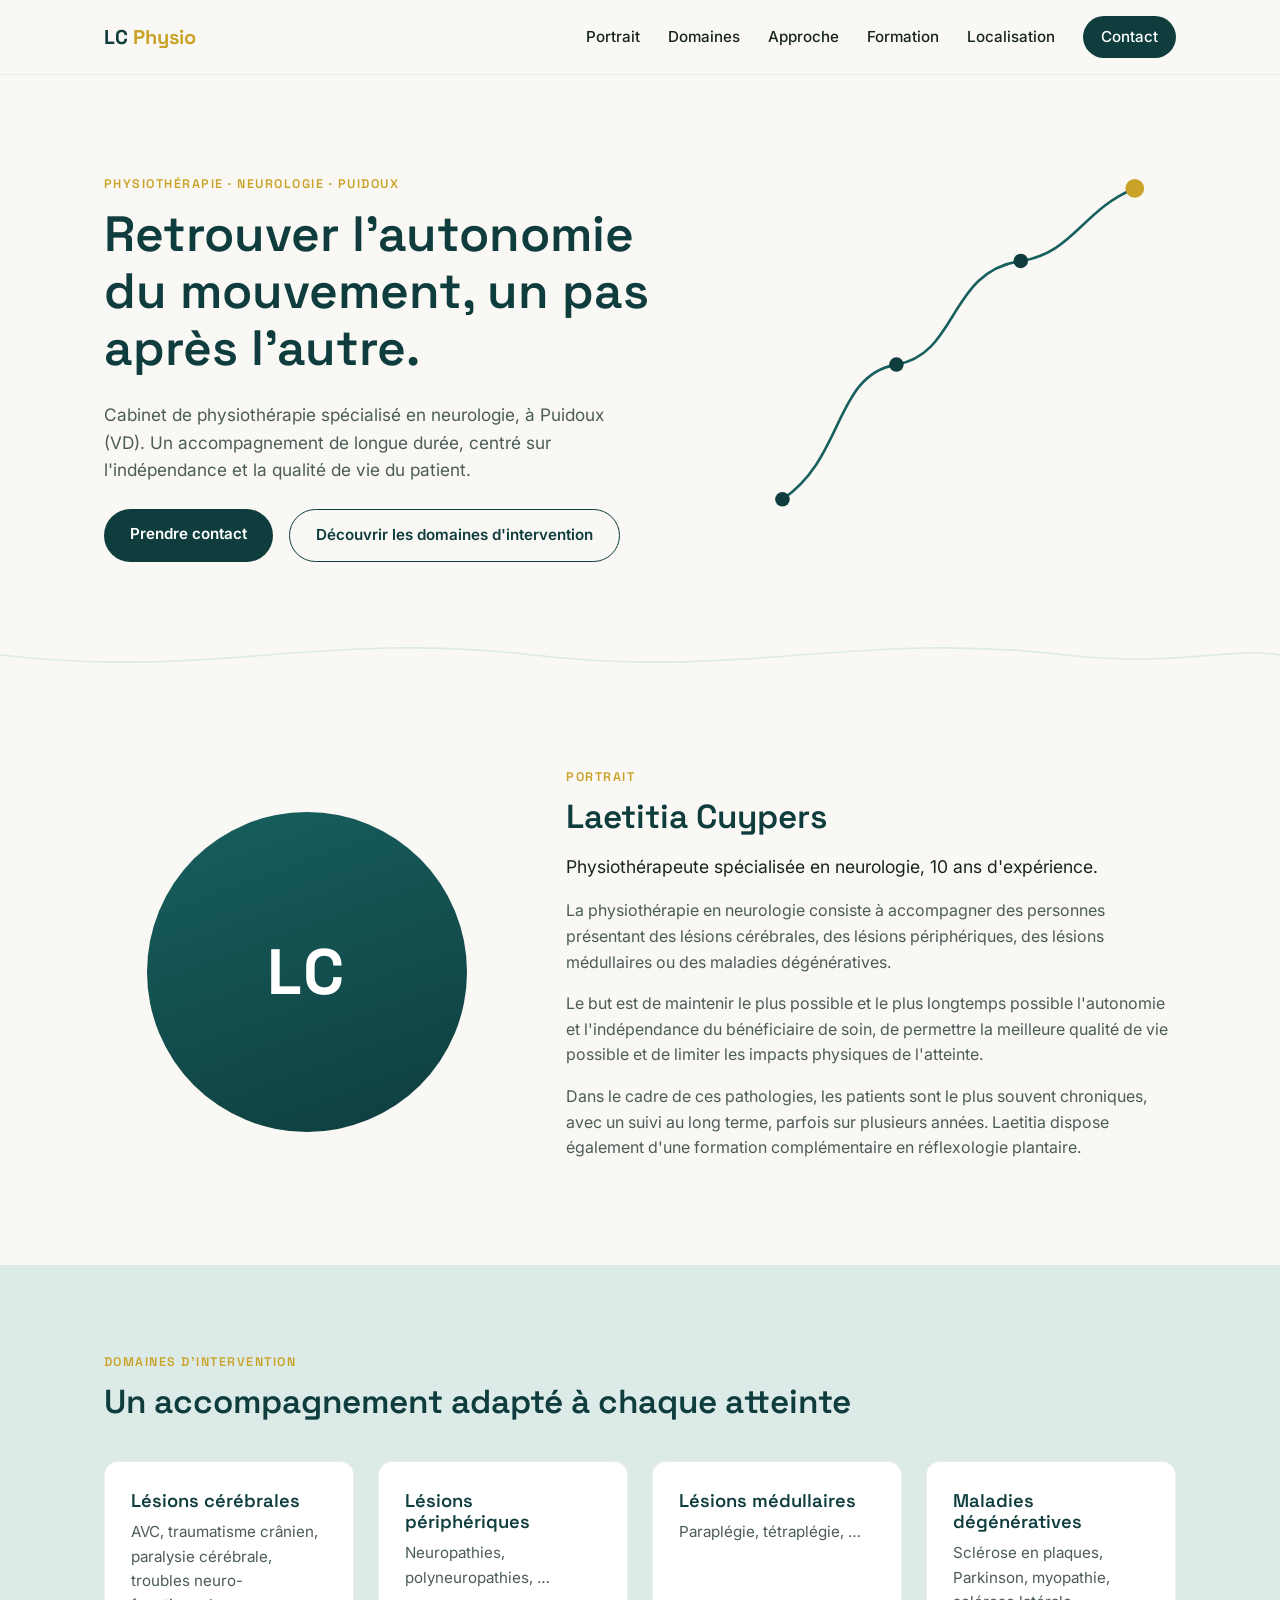
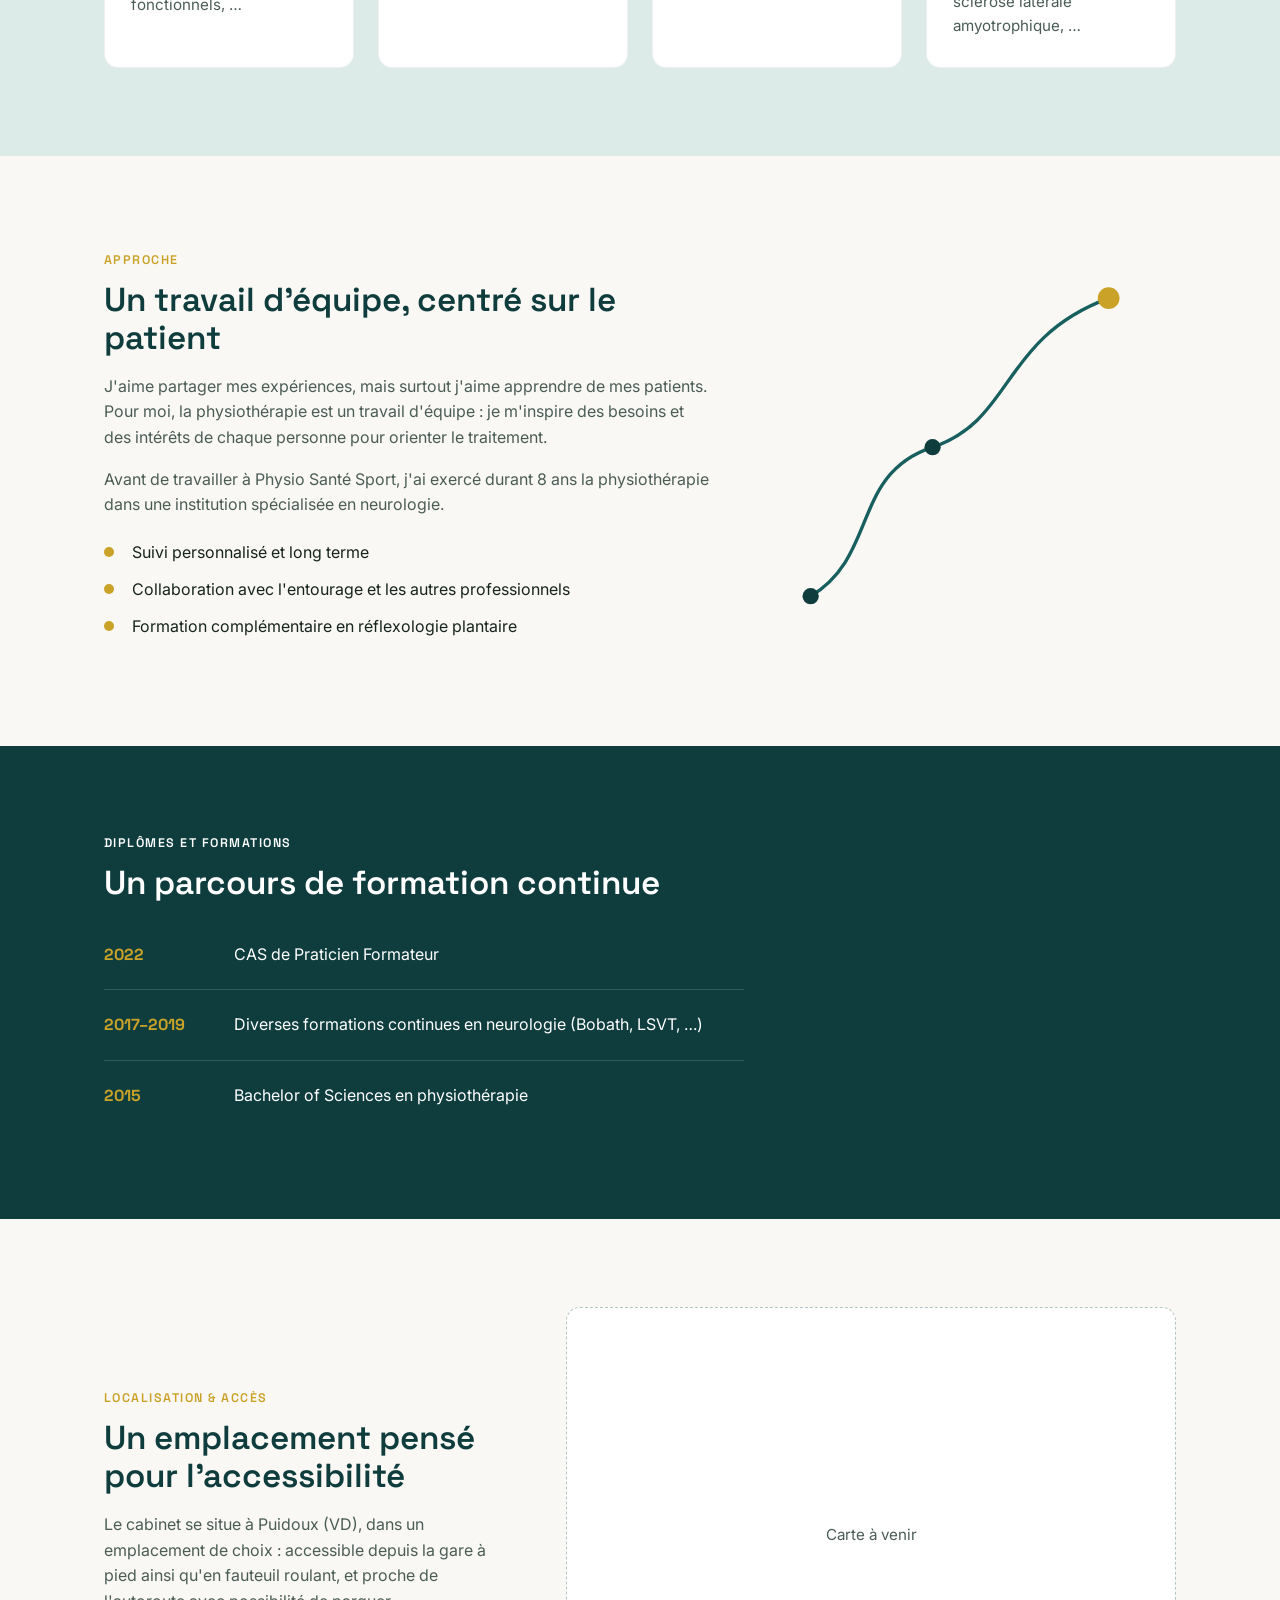
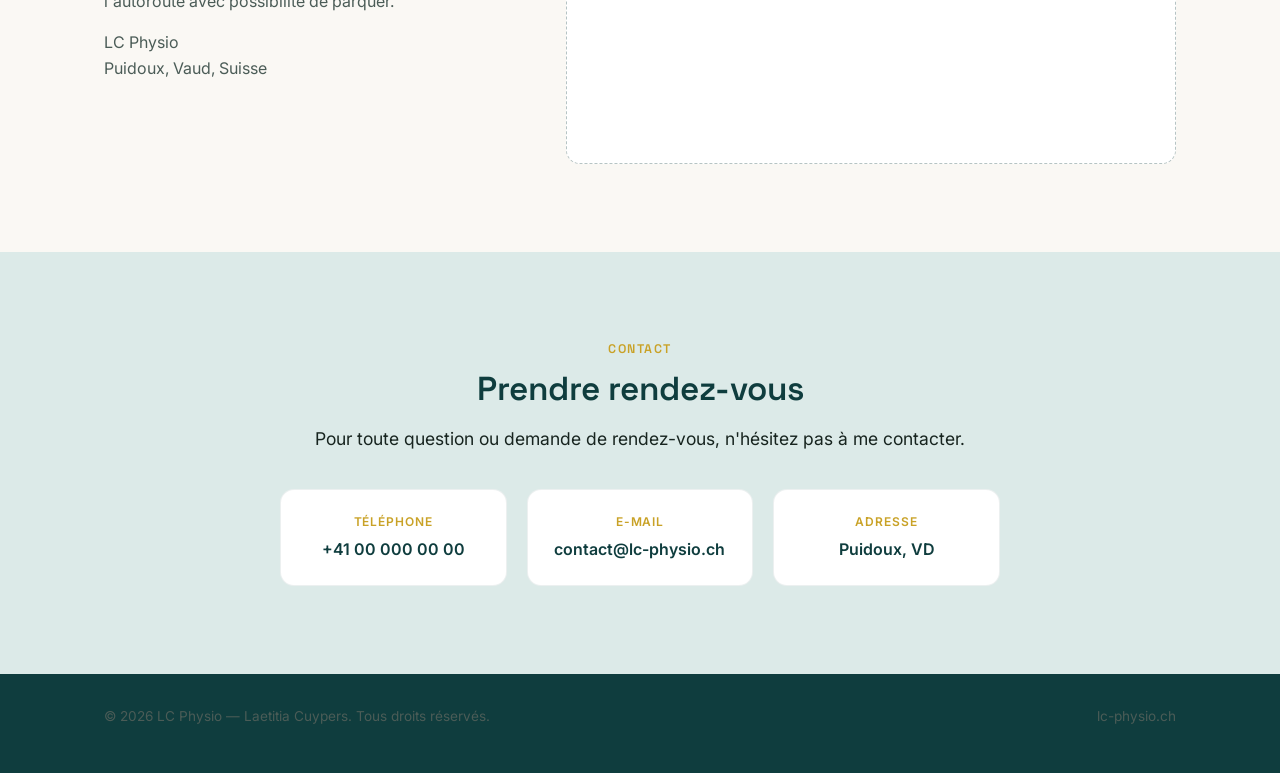
==== index.html @ 27ec1c38 "Add files via upload" ====
<!DOCTYPE html>
<html lang="fr">
<head>
<meta charset="UTF-8">
<meta name="viewport" content="width=device-width, initial-scale=1.0">
<title>LC Physio — Physiothérapie neurologique à Puidoux</title>
<meta name="description" content="Cabinet de physiothérapie spécialisé en neurologie à Puidoux (VD). Laetitia Cuypers, 10 ans d'expérience, accompagnement des atteintes neurologiques centrales, périphériques et médullaires.">
<link rel="preconnect" href="https://fonts.googleapis.com">
<link rel="preconnect" href="https://fonts.gstatic.com" crossorigin>
<link href="https://fonts.googleapis.com/css2?family=Space+Grotesk:wght@400;500;600;700&family=Inter:wght@400;500;600&display=swap" rel="stylesheet">
<link rel="stylesheet" href="css/style.css">
</head>
<body>

<header class="site-header">
  <div class="container header-inner">
    <a href="#top" class="logo">LC <span>Physio</span></a>
    <nav class="main-nav" id="main-nav">
      <a href="#portrait">Portrait</a>
      <a href="#domaines">Domaines</a>
      <a href="#approche">Approche</a>
      <a href="#formation">Formation</a>
      <a href="#localisation">Localisation</a>
      <a href="#contact" class="nav-cta">Contact</a>
    </nav>
    <button class="nav-toggle" id="nav-toggle" aria-label="Ouvrir le menu" aria-expanded="false">
      <span></span><span></span><span></span>
    </button>
  </div>
</header>

<main id="top">

  <!-- HERO -->
  <section class="hero">
    <div class="container hero-inner">
      <div class="hero-text">
        <p class="eyebrow">Physiothérapie · Neurologie · Puidoux</p>
        <h1>Retrouver l'autonomie du mouvement, un pas après l'autre.</h1>
        <p class="hero-lead">Cabinet de physiothérapie spécialisé en neurologie, à Puidoux (VD). Un accompagnement de longue durée, centré sur l'indépendance et la qualité de vie du patient.</p>
        <div class="hero-actions">
          <a href="#contact" class="btn btn-primary">Prendre contact</a>
          <a href="#domaines" class="btn btn-ghost">Découvrir les domaines d'intervention</a>
        </div>
      </div>
      <div class="hero-figure" aria-hidden="true">
        <svg viewBox="0 0 420 420" class="pathway-hero">
          <path class="pathway-line" d="M40 340 C 100 300, 90 220, 150 210 C 210 200, 200 120, 270 110 C 320 103, 330 60, 380 40" />
          <circle class="node" cx="40" cy="340" r="7"/>
          <circle class="node" cx="150" cy="210" r="7"/>
          <circle class="node" cx="270" cy="110" r="7"/>
          <circle class="node node-accent" cx="380" cy="40" r="9"/>
        </svg>
      </div>
    </div>
  </section>

  <div class="divider" aria-hidden="true">
    <svg viewBox="0 0 1200 60" preserveAspectRatio="none"><path d="M0 30 C 200 60, 300 0, 500 30 C 700 60, 800 0, 1000 30 C 1100 45, 1150 20, 1200 30" /></svg>
  </div>

  <!-- PORTRAIT -->
  <section class="section" id="portrait">
    <div class="container two-col">
      <div class="portrait-media" aria-hidden="true">
        <div class="portrait-frame">
          <span class="portrait-initials">LC</span>
        </div>
      </div>
      <div class="portrait-text">
        <p class="eyebrow">Portrait</p>
        <h2>Laetitia Cuypers</h2>
        <p class="lede">Physiothérapeute spécialisée en neurologie, 10 ans d'expérience.</p>
        <p>La physiothérapie en neurologie consiste à accompagner des personnes présentant des lésions cérébrales, des lésions périphériques, des lésions médullaires ou des maladies dégénératives.</p>
        <p>Le but est de maintenir le plus possible et le plus longtemps possible l'autonomie et l'indépendance du bénéficiaire de soin, de permettre la meilleure qualité de vie possible et de limiter les impacts physiques de l'atteinte.</p>
        <p>Dans le cadre de ces pathologies, les patients sont le plus souvent chroniques, avec un suivi au long terme, parfois sur plusieurs années. Laetitia dispose également d'une formation complémentaire en réflexologie plantaire.</p>
      </div>
    </div>
  </section>

  <!-- DOMAINES -->
  <section class="section section-tinted" id="domaines">
    <div class="container">
      <p class="eyebrow">Domaines d'intervention</p>
      <h2>Un accompagnement adapté à chaque atteinte</h2>
      <div class="card-grid">
        <article class="card">
          <h3>Lésions cérébrales</h3>
          <p>AVC, traumatisme crânien, paralysie cérébrale, troubles neuro-fonctionnels, …</p>
        </article>
        <article class="card">
          <h3>Lésions périphériques</h3>
          <p>Neuropathies, polyneuropathies, …</p>
        </article>
        <article class="card">
          <h3>Lésions médullaires</h3>
          <p>Paraplégie, tétraplégie, …</p>
        </article>
        <article class="card">
          <h3>Maladies dégénératives</h3>
          <p>Sclérose en plaques, Parkinson, myopathie, sclérose latérale amyotrophique, …</p>
        </article>
      </div>
    </div>
  </section>

  <!-- APPROCHE -->
  <section class="section" id="approche">
    <div class="container two-col reverse">
      <div class="approche-text">
        <p class="eyebrow">Approche</p>
        <h2>Un travail d'équipe, centré sur le patient</h2>
        <p>J'aime partager mes expériences, mais surtout j'aime apprendre de mes patients. Pour moi, la physiothérapie est un travail d'équipe : je m'inspire des besoins et des intérêts de chaque personne pour orienter le traitement.</p>
        <p>Avant de travailler à Physio Santé Sport, j'ai exercé durant 8 ans la physiothérapie dans une institution spécialisée en neurologie.</p>
        <ul class="check-list">
          <li>Suivi personnalisé et long terme</li>
          <li>Collaboration avec l'entourage et les autres professionnels</li>
          <li>Formation complémentaire en réflexologie plantaire</li>
        </ul>
      </div>
      <div class="approche-media" aria-hidden="true">
        <svg viewBox="0 0 300 300" class="pathway-small">
          <path class="pathway-line" d="M30 260 C 80 230, 60 170, 120 150 C 180 130, 170 70, 250 40" />
          <circle class="node" cx="30" cy="260" r="6"/>
          <circle class="node" cx="120" cy="150" r="6"/>
          <circle class="node node-accent" cx="250" cy="40" r="8"/>
        </svg>
      </div>
    </div>
  </section>

  <!-- FORMATION -->
  <section class="section section-dark" id="formation">
    <div class="container">
      <p class="eyebrow eyebrow-light">Diplômes et formations</p>
      <h2 class="on-dark">Un parcours de formation continue</h2>
      <ol class="timeline">
        <li>
          <span class="timeline-year">2022</span>
          <span class="timeline-desc">CAS de Praticien Formateur</span>
        </li>
        <li>
          <span class="timeline-year">2017–2019</span>
          <span class="timeline-desc">Diverses formations continues en neurologie (Bobath, LSVT, …)</span>
        </li>
        <li>
          <span class="timeline-year">2015</span>
          <span class="timeline-desc">Bachelor of Sciences en physiothérapie</span>
        </li>
      </ol>
    </div>
  </section>

  <!-- LOCALISATION -->
  <section class="section" id="localisation">
    <div class="container two-col">
      <div class="loc-text">
        <p class="eyebrow">Localisation &amp; accès</p>
        <h2>Un emplacement pensé pour l'accessibilité</h2>
        <p>Le cabinet se situe à Puidoux (VD), dans un emplacement de choix : accessible depuis la gare à pied ainsi qu'en fauteuil roulant, et proche de l'autoroute avec possibilité de parquer.</p>
        <address>
          LC Physio<br>
          Puidoux, Vaud, Suisse<br>
          <!-- TODO : compléter l'adresse exacte, le téléphone et l'e-mail -->
        </address>
      </div>
      <div class="loc-map" aria-hidden="true">
        <!-- TODO : remplacer par une iframe Google Maps une fois l'adresse exacte confirmée -->
        <div class="map-placeholder">
          <span>Carte à venir</span>
        </div>
      </div>
    </div>
  </section>

  <!-- CONTACT -->
  <section class="section section-tinted" id="contact">
    <div class="container contact-inner">
      <p class="eyebrow">Contact</p>
      <h2>Prendre rendez-vous</h2>
      <p class="lede">Pour toute question ou demande de rendez-vous, n'hésitez pas à me contacter.</p>
      <div class="contact-grid">
        <a class="contact-item" href="tel:+41000000000">
          <span class="contact-label">Téléphone</span>
          <span class="contact-value">+41 00 000 00 00</span>
        </a>
        <a class="contact-item" href="mailto:contact@lc-physio.ch">
          <span class="contact-label">E-mail</span>
          <span class="contact-value">contact@lc-physio.ch</span>
        </a>
        <div class="contact-item">
          <span class="contact-label">Adresse</span>
          <span class="contact-value">Puidoux, VD</span>
        </div>
      </div>
      <!-- TODO : remplacer le téléphone et l'e-mail ci-dessus par les coordonnées définitives -->
    </div>
  </section>

</main>

<footer class="site-footer">
  <div class="container footer-inner">
    <p>© <span id="year"></span> LC Physio — Laetitia Cuypers. Tous droits réservés.</p>
    <p class="footer-sub">lc-physio.ch</p>
  </div>
</footer>

<script src="js/main.js"></script>
</body>
</html>
---- css/style.css ----
/* ==========================================================
   LC Physio — tokens
   ========================================================== */
:root{
  --teal-deep:   #0F3D3E;
  --teal-mid:    #17605F;
  --teal-soft:   #DCEAE8;
  --bg:          #FAF8F4;
  --white:       #FFFFFF;
  --text:        #17241F;
  --text-soft:   #4B5C57;
  --gold:        #C9A227;

  --font-display: 'Space Grotesk', 'Helvetica Neue', Arial, sans-serif;
  --font-body:    'Inter', 'Helvetica Neue', Arial, sans-serif;

  --radius: 14px;
  --container: 1120px;
}

*, *::before, *::after{ box-sizing: border-box; }

html{ scroll-behavior: smooth; }

body{
  margin:0;
  font-family: var(--font-body);
  color: var(--text);
  background: var(--bg);
  line-height: 1.6;
  -webkit-font-smoothing: antialiased;
}

h1,h2,h3{
  font-family: var(--font-display);
  color: var(--teal-deep);
  line-height: 1.15;
  margin: 0 0 .5em;
}

h1{ font-size: clamp(2rem, 4vw, 3.1rem); font-weight: 600; }
h2{ font-size: clamp(1.5rem, 2.6vw, 2.1rem); font-weight: 600; }
h3{ font-size: 1.15rem; font-weight: 600; }

p{ margin: 0 0 1em; color: var(--text-soft); }

a{ color: var(--teal-mid); text-decoration: none; }

.container{
  max-width: var(--container);
  margin: 0 auto;
  padding: 0 24px;
}

.eyebrow{
  font-family: var(--font-display);
  text-transform: uppercase;
  letter-spacing: .12em;
  font-size: .78rem;
  font-weight: 600;
  color: var(--gold);
  margin: 0 0 .8em;
}
.eyebrow-light{ color: #E7D48A; }

:focus-visible{
  outline: 3px solid var(--gold);
  outline-offset: 3px;
}

/* ==========================================================
   Header
   ========================================================== */
.site-header{
  position: sticky;
  top: 0;
  z-index: 50;
  background: rgba(250,248,244,.9);
  backdrop-filter: blur(8px);
  border-bottom: 1px solid rgba(15,61,62,.08);
}

.header-inner{
  display: flex;
  align-items: center;
  justify-content: space-between;
  height: 74px;
}

.logo{
  font-family: var(--font-display);
  font-weight: 700;
  font-size: 1.25rem;
  color: var(--teal-deep);
}
.logo span{ color: var(--gold); }

.main-nav{
  display: flex;
  align-items: center;
  gap: 28px;
}
.main-nav a{
  color: var(--text);
  font-weight: 500;
  font-size: .95rem;
}
.main-nav a:hover{ color: var(--teal-mid); }

.nav-cta{
  background: var(--teal-deep);
  color: var(--white) !important;
  padding: 9px 18px;
  border-radius: 999px;
}
.nav-cta:hover{ background: var(--teal-mid); }

.nav-toggle{
  display: none;
  flex-direction: column;
  justify-content: center;
  gap: 5px;
  width: 40px;
  height: 40px;
  background: none;
  border: none;
  cursor: pointer;
}
.nav-toggle span{
  display: block;
  height: 2px;
  background: var(--teal-deep);
  border-radius: 2px;
}

/* ==========================================================
   Buttons
   ========================================================== */
.btn{
  display: inline-block;
  padding: 13px 26px;
  border-radius: 999px;
  font-weight: 600;
  font-size: .95rem;
  transition: transform .15s ease, background .15s ease;
}
.btn-primary{
  background: var(--teal-deep);
  color: var(--white);
}
.btn-primary:hover{ background: var(--teal-mid); transform: translateY(-1px); }

.btn-ghost{
  border: 1.5px solid var(--teal-deep);
  color: var(--teal-deep);
}
.btn-ghost:hover{ background: var(--teal-soft); }

.hero-actions{ display:flex; gap:16px; flex-wrap: wrap; margin-top: 1.6em; }

/* ==========================================================
   Hero
   ========================================================== */
.hero{ padding: 72px 0 40px; }

.hero-inner{
  display: grid;
  grid-template-columns: 1.15fr .85fr;
  gap: 48px;
  align-items: center;
}

.hero-lead{ font-size: 1.08rem; max-width: 46ch; }

.pathway-hero, .pathway-small{ width: 100%; height: auto; }

.pathway-line{
  fill: none;
  stroke: var(--teal-mid);
  stroke-width: 2.5;
  stroke-linecap: round;
}
.node{ fill: var(--teal-deep); }
.node-accent{ fill: var(--gold); }

/* divider */
.divider{ line-height: 0; }
.divider svg{ width: 100%; height: 50px; display:block; }
.divider path{ fill: none; stroke: var(--teal-soft); stroke-width: 2; }

/* ==========================================================
   Sections
   ========================================================== */
.section{ padding: 88px 0; }
.section-tinted{ background: var(--teal-soft); }
.section-dark{ background: var(--teal-deep); }
.section-dark p, .section-dark h2{ color: var(--white); }
.on-dark{ color: var(--white); }

.two-col{
  display: grid;
  grid-template-columns: .8fr 1.2fr;
  gap: 56px;
  align-items: center;
}
.two-col.reverse{ grid-template-columns: 1.2fr .8fr; }
.two-col.reverse .approche-media{ order: 2; }

.lede{ font-size: 1.1rem; color: var(--text); }

/* portrait */
.portrait-frame{
  aspect-ratio: 1;
  max-width: 320px;
  border-radius: 50%;
  background: linear-gradient(160deg, var(--teal-mid), var(--teal-deep));
  display: flex;
  align-items: center;
  justify-content: center;
  margin: 0 auto;
}
.portrait-initials{
  font-family: var(--font-display);
  color: var(--white);
  font-size: 4rem;
  font-weight: 700;
  letter-spacing: .05em;
}

/* cards */
.card-grid{
  display: grid;
  grid-template-columns: repeat(auto-fit, minmax(230px, 1fr));
  gap: 24px;
  margin-top: 40px;
}
.card{
  background: var(--white);
  border-radius: var(--radius);
  padding: 28px 26px;
  border: 1px solid rgba(15,61,62,.08);
}
.card h3{ color: var(--teal-deep); }
.card p{ margin: 0; font-size: .95rem; }

/* check list */
.check-list{ list-style: none; margin: 1.4em 0 0; padding: 0; }
.check-list li{
  position: relative;
  padding-left: 28px;
  margin-bottom: .7em;
  color: var(--text);
}
.check-list li::before{
  content: '';
  position: absolute;
  left: 0; top: 7px;
  width: 10px; height: 10px;
  border-radius: 50%;
  background: var(--gold);
}

/* timeline */
.timeline{
  list-style: none;
  margin: 40px 0 0;
  padding: 0;
  display: grid;
  gap: 22px;
  max-width: 640px;
}
.timeline li{
  display: grid;
  grid-template-columns: 110px 1fr;
  gap: 20px;
  padding-bottom: 22px;
  border-bottom: 1px solid rgba(255,255,255,.15);
}
.timeline li:last-child{ border-bottom: none; }
.timeline-year{
  font-family: var(--font-display);
  color: var(--gold);
  font-weight: 700;
}
.timeline-desc{ color: var(--white); }

/* localisation */
address{ font-style: normal; color: var(--text-soft); }
.map-placeholder{
  background: var(--white);
  border: 1px dashed rgba(15,61,62,.3);
  border-radius: var(--radius);
  aspect-ratio: 4/3;
  display: flex;
  align-items: center;
  justify-content: center;
  color: var(--text-soft);
  font-size: .95rem;
}

/* contact */
.contact-inner{ text-align: center; }
.contact-grid{
  display: grid;
  grid-template-columns: repeat(auto-fit, minmax(200px, 1fr));
  gap: 20px;
  max-width: 720px;
  margin: 36px auto 0;
}
.contact-item{
  background: var(--white);
  border-radius: var(--radius);
  padding: 22px;
  display: flex;
  flex-direction: column;
  gap: 6px;
  color: var(--text);
  border: 1px solid rgba(15,61,62,.08);
}
.contact-label{
  font-size: .75rem;
  text-transform: uppercase;
  letter-spacing: .08em;
  color: var(--gold);
  font-weight: 600;
}
.contact-value{ font-weight: 600; color: var(--teal-deep); }

/* ==========================================================
   Footer
   ========================================================== */
.site-footer{
  background: var(--teal-deep);
  color: rgba(255,255,255,.75);
  padding: 32px 0;
}
.footer-inner{
  display: flex;
  justify-content: space-between;
  flex-wrap: wrap;
  gap: 8px;
  font-size: .85rem;
}

/* ==========================================================
   Responsive
   ========================================================== */
@media (max-width: 860px){
  .two-col, .two-col.reverse{ grid-template-columns: 1fr; }
  .two-col.reverse .approche-media{ order: -1; max-width: 220px; margin: 0 auto; }
  .hero-inner{ grid-template-columns: 1fr; }
  .hero-figure{ max-width: 280px; margin: 0 auto; }
  .timeline li{ grid-template-columns: 90px 1fr; }
}

@media (max-width: 700px){
  .main-nav{
    position: absolute;
    top: 74px;
    left: 0;
    right: 0;
    background: var(--bg);
    flex-direction: column;
    align-items: flex-start;
    padding: 20px 24px 28px;
    gap: 18px;
    border-bottom: 1px solid rgba(15,61,62,.08);
    display: none;
  }
  .main-nav.open{ display: flex; }
  .nav-toggle{ display: flex; }
  .section{ padding: 64px 0; }
}

@media (prefers-reduced-motion: reduce){
  html{ scroll-behavior: auto; }
  .btn{ transition: none; }
}
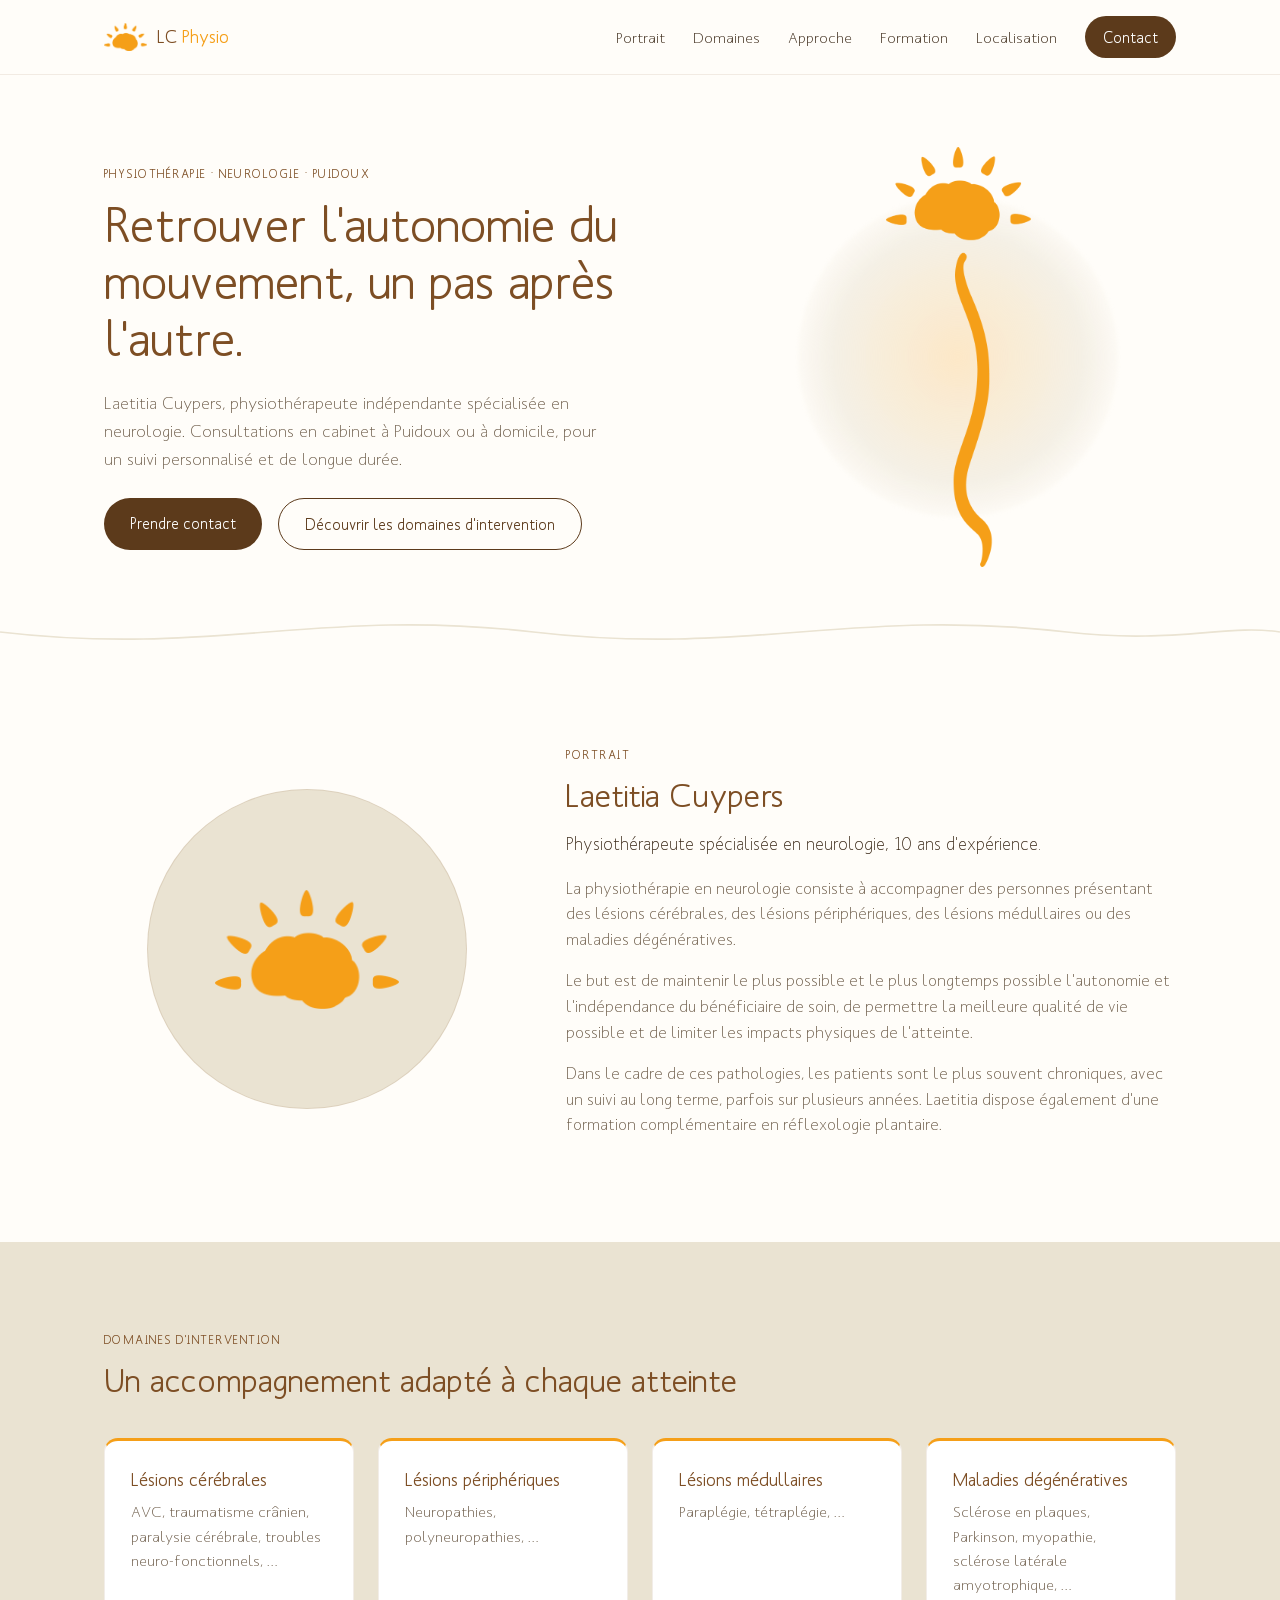
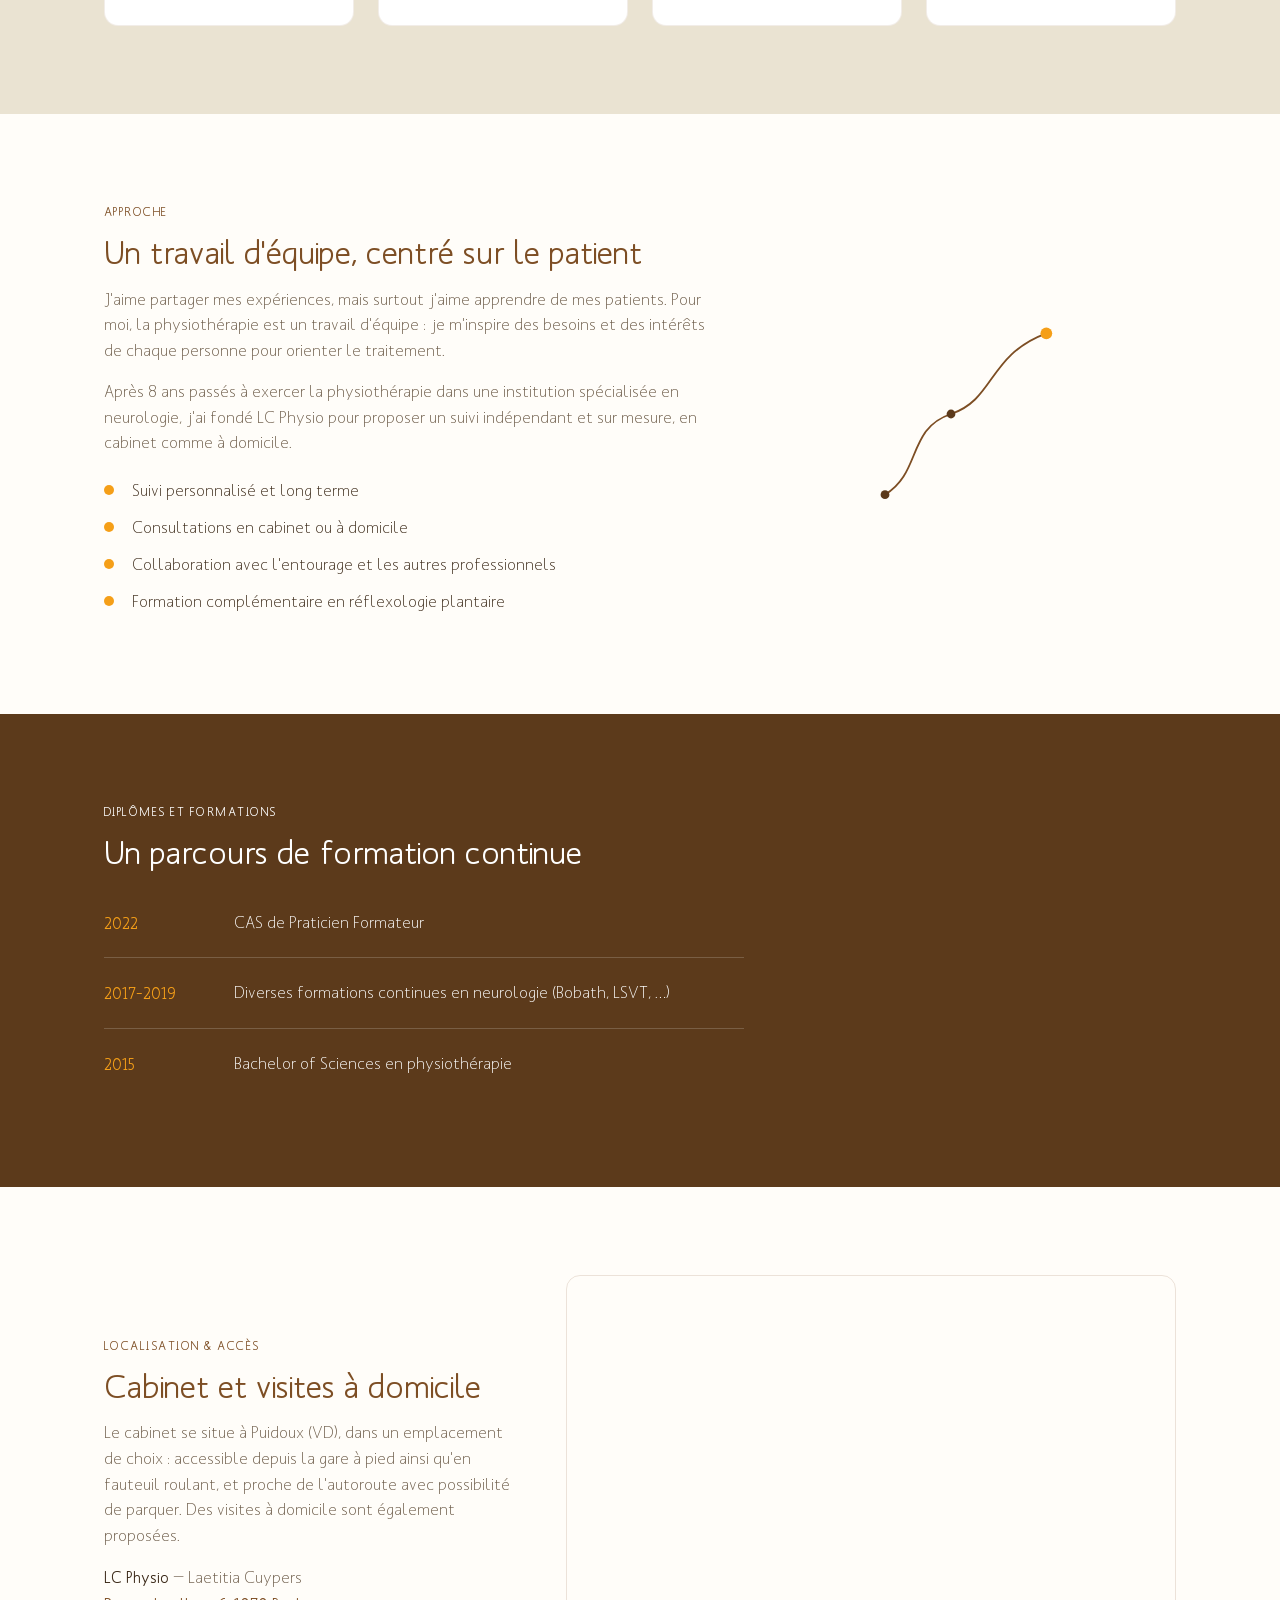
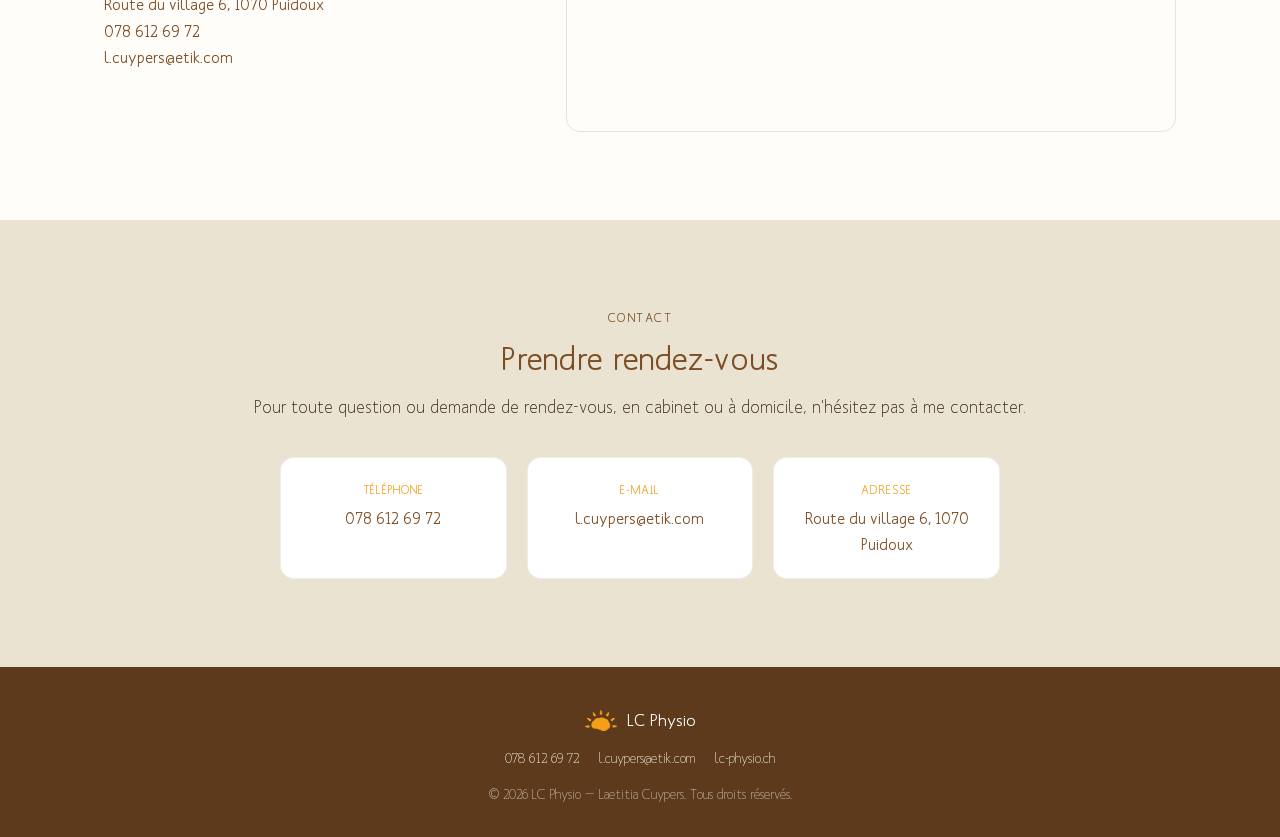
==== commit 3cc2c71a: "Add files via upload" ====
--- a/index.html
+++ b/index.html
@@ -3,18 +3,27 @@
 <head>
 <meta charset="UTF-8">
 <meta name="viewport" content="width=device-width, initial-scale=1.0">
-<title>LC Physio — Physiothérapie neurologique à Puidoux</title>
-<meta name="description" content="Cabinet de physiothérapie spécialisé en neurologie à Puidoux (VD). Laetitia Cuypers, 10 ans d'expérience, accompagnement des atteintes neurologiques centrales, périphériques et médullaires.">
-<link rel="preconnect" href="https://fonts.googleapis.com">
-<link rel="preconnect" href="https://fonts.gstatic.com" crossorigin>
-<link href="https://fonts.googleapis.com/css2?family=Space+Grotesk:wght@400;500;600;700&family=Inter:wght@400;500;600&display=swap" rel="stylesheet">
+<title>LC Physio — Laetitia Cuypers, physiothérapie neurologique à Puidoux</title>
+<meta name="description" content="Laetitia Cuypers, physiothérapeute indépendante spécialisée en neurologie à Puidoux (VD). Consultations en cabinet et à domicile, suivi personnalisé au long cours.">
+
+<link rel="icon" type="image/png" href="images/favicon.png">
+<link rel="apple-touch-icon" href="images/apple-touch-icon.png">
+
+<meta property="og:title" content="LC Physio — Laetitia Cuypers">
+<meta property="og:description" content="Physiothérapeute indépendante spécialisée en neurologie, à Puidoux (VD). Consultations en cabinet et à domicile.">
+<meta property="og:image" content="images/lc-physio-logo-full.png">
+<meta property="og:type" content="website">
+
 <link rel="stylesheet" href="css/style.css">
 </head>
 <body>
 
 <header class="site-header">
   <div class="container header-inner">
-    <a href="#top" class="logo">LC <span>Physio</span></a>
+    <a href="#top" class="logo">
+      <img src="images/lc-physio-icon.png" alt="" class="logo-mark" width="40" height="26">
+      <span>LC <strong>Physio</strong></span>
+    </a>
     <nav class="main-nav" id="main-nav">
       <a href="#portrait">Portrait</a>
       <a href="#domaines">Domaines</a>
@@ -37,20 +46,15 @@
       <div class="hero-text">
         <p class="eyebrow">Physiothérapie · Neurologie · Puidoux</p>
         <h1>Retrouver l'autonomie du mouvement, un pas après l'autre.</h1>
-        <p class="hero-lead">Cabinet de physiothérapie spécialisé en neurologie, à Puidoux (VD). Un accompagnement de longue durée, centré sur l'indépendance et la qualité de vie du patient.</p>
+        <p class="hero-lead">Laetitia Cuypers, physiothérapeute indépendante spécialisée en neurologie. Consultations en cabinet à Puidoux ou à domicile, pour un suivi personnalisé et de longue durée.</p>
         <div class="hero-actions">
           <a href="#contact" class="btn btn-primary">Prendre contact</a>
           <a href="#domaines" class="btn btn-ghost">Découvrir les domaines d'intervention</a>
         </div>
       </div>
       <div class="hero-figure" aria-hidden="true">
-        <svg viewBox="0 0 420 420" class="pathway-hero">
-          <path class="pathway-line" d="M40 340 C 100 300, 90 220, 150 210 C 210 200, 200 120, 270 110 C 320 103, 330 60, 380 40" />
-          <circle class="node" cx="40" cy="340" r="7"/>
-          <circle class="node" cx="150" cy="210" r="7"/>
-          <circle class="node" cx="270" cy="110" r="7"/>
-          <circle class="node node-accent" cx="380" cy="40" r="9"/>
-        </svg>
+        <div class="hero-glow"></div>
+        <img src="images/lc-physio-logo-full.png" alt="" class="hero-logo">
       </div>
     </div>
   </section>
@@ -64,7 +68,7 @@
     <div class="container two-col">
       <div class="portrait-media" aria-hidden="true">
         <div class="portrait-frame">
-          <span class="portrait-initials">LC</span>
+          <img src="images/lc-physio-icon.png" alt="" class="portrait-icon">
         </div>
       </div>
       <div class="portrait-text">
@@ -111,9 +115,10 @@
         <p class="eyebrow">Approche</p>
         <h2>Un travail d'équipe, centré sur le patient</h2>
         <p>J'aime partager mes expériences, mais surtout j'aime apprendre de mes patients. Pour moi, la physiothérapie est un travail d'équipe : je m'inspire des besoins et des intérêts de chaque personne pour orienter le traitement.</p>
-        <p>Avant de travailler à Physio Santé Sport, j'ai exercé durant 8 ans la physiothérapie dans une institution spécialisée en neurologie.</p>
+        <p>Après 8 ans passés à exercer la physiothérapie dans une institution spécialisée en neurologie, j'ai fondé LC Physio pour proposer un suivi indépendant et sur mesure, en cabinet comme à domicile.</p>
         <ul class="check-list">
           <li>Suivi personnalisé et long terme</li>
+          <li>Consultations en cabinet ou à domicile</li>
           <li>Collaboration avec l'entourage et les autres professionnels</li>
           <li>Formation complémentaire en réflexologie plantaire</li>
         </ul>
@@ -156,19 +161,22 @@
     <div class="container two-col">
       <div class="loc-text">
         <p class="eyebrow">Localisation &amp; accès</p>
-        <h2>Un emplacement pensé pour l'accessibilité</h2>
-        <p>Le cabinet se situe à Puidoux (VD), dans un emplacement de choix : accessible depuis la gare à pied ainsi qu'en fauteuil roulant, et proche de l'autoroute avec possibilité de parquer.</p>
+        <h2>Cabinet et visites à domicile</h2>
+        <p>Le cabinet se situe à Puidoux (VD), dans un emplacement de choix : accessible depuis la gare à pied ainsi qu'en fauteuil roulant, et proche de l'autoroute avec possibilité de parquer. Des visites à domicile sont également proposées.</p>
         <address>
-          LC Physio<br>
-          Puidoux, Vaud, Suisse<br>
-          <!-- TODO : compléter l'adresse exacte, le téléphone et l'e-mail -->
+          <strong>LC Physio</strong> — Laetitia Cuypers<br>
+          <a href="https://www.google.com/maps/search/?api=1&query=Route+du+village+6,+1070+Puidoux,+Suisse" target="_blank" rel="noopener">Route du village 6, 1070 Puidoux</a><br>
+          <a href="tel:+41786126972">078 612 69 72</a><br>
+          <a href="mailto:l.cuypers@etik.com">l.cuypers@etik.com</a>
         </address>
       </div>
-      <div class="loc-map" aria-hidden="true">
-        <!-- TODO : remplacer par une iframe Google Maps une fois l'adresse exacte confirmée -->
-        <div class="map-placeholder">
-          <span>Carte à venir</span>
-        </div>
+      <div class="loc-map">
+        <iframe
+          src="https://www.google.com/maps?q=Route+du+village+6,+1070+Puidoux,+Suisse&output=embed"
+          width="100%" height="100%" style="border:0;" loading="lazy"
+          referrerpolicy="no-referrer-when-downgrade"
+          title="Localisation de LC Physio — Route du village 6, 1070 Puidoux">
+        </iframe>
       </div>
     </div>
   </section>
@@ -178,22 +186,21 @@
     <div class="container contact-inner">
       <p class="eyebrow">Contact</p>
       <h2>Prendre rendez-vous</h2>
-      <p class="lede">Pour toute question ou demande de rendez-vous, n'hésitez pas à me contacter.</p>
+      <p class="lede">Pour toute question ou demande de rendez-vous, en cabinet ou à domicile, n'hésitez pas à me contacter.</p>
       <div class="contact-grid">
-        <a class="contact-item" href="tel:+41000000000">
+        <a class="contact-item" href="tel:+41786126972">
           <span class="contact-label">Téléphone</span>
-          <span class="contact-value">+41 00 000 00 00</span>
+          <span class="contact-value">078 612 69 72</span>
         </a>
-        <a class="contact-item" href="mailto:contact@lc-physio.ch">
+        <a class="contact-item" href="mailto:l.cuypers@etik.com">
           <span class="contact-label">E-mail</span>
-          <span class="contact-value">contact@lc-physio.ch</span>
+          <span class="contact-value">l.cuypers@etik.com</span>
         </a>
-        <div class="contact-item">
+        <a class="contact-item" href="https://www.google.com/maps/search/?api=1&query=Route+du+village+6,+1070+Puidoux,+Suisse" target="_blank" rel="noopener">
           <span class="contact-label">Adresse</span>
-          <span class="contact-value">Puidoux, VD</span>
-        </div>
-      </div>
-      <!-- TODO : remplacer le téléphone et l'e-mail ci-dessus par les coordonnées définitives -->
+          <span class="contact-value">Route du village 6, 1070 Puidoux</span>
+        </a>
+      </div>
     </div>
   </section>
 
@@ -201,8 +208,16 @@
 
 <footer class="site-footer">
   <div class="container footer-inner">
+    <a href="#top" class="footer-logo">
+      <img src="images/lc-physio-icon.png" alt="" width="32" height="21">
+      <span>LC Physio</span>
+    </a>
+    <div class="footer-contact">
+      <a href="tel:+41786126972">078 612 69 72</a>
+      <a href="mailto:l.cuypers@etik.com">l.cuypers@etik.com</a>
+      <a href="https://lc-physio.ch">lc-physio.ch</a>
+    </div>
     <p>© <span id="year"></span> LC Physio — Laetitia Cuypers. Tous droits réservés.</p>
-    <p class="footer-sub">lc-physio.ch</p>
   </div>
 </footer>
 
--- a/css/style.css
+++ b/css/style.css
@@ -1,18 +1,49 @@
 /* ==========================================================
-   LC Physio — tokens
+   LC Physio — polices de marque (Mank Sans)
+   ========================================================== */
+@font-face{
+  font-family: 'Mank Sans';
+  src: url('../fonts/MankSans.woff2') format('woff2');
+  font-weight: 400;
+  font-style: normal;
+  font-display: swap;
+}
+@font-face{
+  font-family: 'Mank Sans';
+  src: url('../fonts/MankSans-Oblique.woff2') format('woff2');
+  font-weight: 400;
+  font-style: italic;
+  font-display: swap;
+}
+@font-face{
+  font-family: 'Mank Sans';
+  src: url('../fonts/MankSans-Medium.woff2') format('woff2');
+  font-weight: 600;
+  font-style: normal;
+  font-display: swap;
+}
+@font-face{
+  font-family: 'Mank Sans';
+  src: url('../fonts/MankSans-MediumOblique.woff2') format('woff2');
+  font-weight: 600;
+  font-style: italic;
+  font-display: swap;
+}
+
+/* ==========================================================
+   Tokens — palette officielle LC Physio
    ========================================================== */
 :root{
-  --teal-deep:   #0F3D3E;
-  --teal-mid:    #17605F;
-  --teal-soft:   #DCEAE8;
-  --bg:          #FAF8F4;
+  --orange:      #F59F18; /* accent de marque (logo) */
+  --brown:       #7D4E24; /* titres, texte de marque */
+  --brown-deep:  #5C3A1B; /* fond des sections sombres, boutons */
+  --beige:       #EAE3D2; /* fond des sections claires alternées */
+  --bg:          #FFFDF9; /* fond principal */
   --white:       #FFFFFF;
-  --text:        #17241F;
-  --text-soft:   #4B5C57;
-  --gold:        #C9A227;
-
-  --font-display: 'Space Grotesk', 'Helvetica Neue', Arial, sans-serif;
-  --font-body:    'Inter', 'Helvetica Neue', Arial, sans-serif;
+  --ink:         #3A2817; /* texte courant */
+  --ink-soft:    #6B5A47; /* texte secondaire */
+
+  --font: 'Mank Sans', 'Helvetica Neue', Arial, sans-serif;
 
   --radius: 14px;
   --container: 1120px;
@@ -24,27 +55,29 @@
 
 body{
   margin:0;
-  font-family: var(--font-body);
-  color: var(--text);
+  font-family: var(--font);
+  font-weight: 400;
+  color: var(--ink);
   background: var(--bg);
   line-height: 1.6;
   -webkit-font-smoothing: antialiased;
 }
 
 h1,h2,h3{
-  font-family: var(--font-display);
-  color: var(--teal-deep);
+  font-family: var(--font);
+  font-weight: 600;
+  color: var(--brown);
   line-height: 1.15;
   margin: 0 0 .5em;
 }
 
-h1{ font-size: clamp(2rem, 4vw, 3.1rem); font-weight: 600; }
-h2{ font-size: clamp(1.5rem, 2.6vw, 2.1rem); font-weight: 600; }
-h3{ font-size: 1.15rem; font-weight: 600; }
-
-p{ margin: 0 0 1em; color: var(--text-soft); }
-
-a{ color: var(--teal-mid); text-decoration: none; }
+h1{ font-size: clamp(2rem, 4vw, 3.1rem); }
+h2{ font-size: clamp(1.5rem, 2.6vw, 2.1rem); }
+h3{ font-size: 1.15rem; }
+
+p{ margin: 0 0 1em; color: var(--ink-soft); }
+
+a{ color: var(--brown); text-decoration: none; }
 
 .container{
   max-width: var(--container);
@@ -53,18 +86,18 @@
 }
 
 .eyebrow{
-  font-family: var(--font-display);
+  font-family: var(--font);
   text-transform: uppercase;
   letter-spacing: .12em;
   font-size: .78rem;
   font-weight: 600;
-  color: var(--gold);
+  color: var(--brown);
   margin: 0 0 .8em;
 }
-.eyebrow-light{ color: #E7D48A; }
+.eyebrow-light{ color: var(--beige); }
 
 :focus-visible{
-  outline: 3px solid var(--gold);
+  outline: 3px solid var(--orange);
   outline-offset: 3px;
 }
 
@@ -75,9 +108,9 @@
   position: sticky;
   top: 0;
   z-index: 50;
-  background: rgba(250,248,244,.9);
+  background: rgba(255,253,249,.92);
   backdrop-filter: blur(8px);
-  border-bottom: 1px solid rgba(15,61,62,.08);
+  border-bottom: 1px solid rgba(125,78,36,.1);
 }
 
 .header-inner{
@@ -88,12 +121,17 @@
 }
 
 .logo{
-  font-family: var(--font-display);
-  font-weight: 700;
-  font-size: 1.25rem;
-  color: var(--teal-deep);
-}
-.logo span{ color: var(--gold); }
+  display: flex;
+  flex-wrap: nowrap;
+  align-items: center;
+  gap: 10px;
+  font-weight: 600;
+  font-size: 1.15rem;
+  color: var(--brown);
+  white-space: nowrap;
+}
+.logo-mark{ display: block; height: 28px; width: auto; flex-shrink: 0; }
+.logo strong{ font-weight: 600; color: var(--orange); }
 
 .main-nav{
   display: flex;
@@ -101,19 +139,20 @@
   gap: 28px;
 }
 .main-nav a{
-  color: var(--text);
-  font-weight: 500;
+  color: var(--ink);
+  font-weight: 400;
   font-size: .95rem;
 }
-.main-nav a:hover{ color: var(--teal-mid); }
+.main-nav a:hover{ color: var(--brown); }
 
 .nav-cta{
-  background: var(--teal-deep);
+  background: var(--brown-deep);
   color: var(--white) !important;
   padding: 9px 18px;
   border-radius: 999px;
-}
-.nav-cta:hover{ background: var(--teal-mid); }
+  font-weight: 600 !important;
+}
+.nav-cta:hover{ background: var(--brown); }
 
 .nav-toggle{
   display: none;
@@ -129,7 +168,7 @@
 .nav-toggle span{
   display: block;
   height: 2px;
-  background: var(--teal-deep);
+  background: var(--brown);
   border-radius: 2px;
 }
 
@@ -145,16 +184,16 @@
   transition: transform .15s ease, background .15s ease;
 }
 .btn-primary{
-  background: var(--teal-deep);
+  background: var(--brown-deep);
   color: var(--white);
 }
-.btn-primary:hover{ background: var(--teal-mid); transform: translateY(-1px); }
+.btn-primary:hover{ background: var(--brown); transform: translateY(-1px); }
 
 .btn-ghost{
-  border: 1.5px solid var(--teal-deep);
-  color: var(--teal-deep);
-}
-.btn-ghost:hover{ background: var(--teal-soft); }
+  border: 1.5px solid var(--brown-deep);
+  color: var(--brown-deep);
+}
+.btn-ghost:hover{ background: var(--beige); }
 
 .hero-actions{ display:flex; gap:16px; flex-wrap: wrap; margin-top: 1.6em; }
 
@@ -172,28 +211,52 @@
 
 .hero-lead{ font-size: 1.08rem; max-width: 46ch; }
 
-.pathway-hero, .pathway-small{ width: 100%; height: auto; }
-
+.hero-figure{
+  position: relative;
+  display: flex;
+  align-items: center;
+  justify-content: center;
+  min-height: 360px;
+}
+.hero-glow{
+  position: absolute;
+  inset: 0;
+  margin: auto;
+  width: 320px;
+  height: 320px;
+  border-radius: 50%;
+  background: radial-gradient(circle, rgba(245,159,24,.22) 0%, rgba(234,227,210,.5) 55%, rgba(234,227,210,0) 75%);
+  filter: blur(2px);
+}
+.hero-logo{
+  position: relative;
+  max-height: 420px;
+  width: auto;
+  max-width: 100%;
+}
+
+/* pathway accents used in Approche section */
+.pathway-small{ width: 100%; height: auto; max-width: 220px; margin: 0 auto; display: block; }
 .pathway-line{
   fill: none;
-  stroke: var(--teal-mid);
+  stroke: var(--brown);
   stroke-width: 2.5;
   stroke-linecap: round;
 }
-.node{ fill: var(--teal-deep); }
-.node-accent{ fill: var(--gold); }
+.node{ fill: var(--brown-deep); }
+.node-accent{ fill: var(--orange); }
 
 /* divider */
 .divider{ line-height: 0; }
 .divider svg{ width: 100%; height: 50px; display:block; }
-.divider path{ fill: none; stroke: var(--teal-soft); stroke-width: 2; }
+.divider path{ fill: none; stroke: var(--beige); stroke-width: 2; }
 
 /* ==========================================================
    Sections
    ========================================================== */
 .section{ padding: 88px 0; }
-.section-tinted{ background: var(--teal-soft); }
-.section-dark{ background: var(--teal-deep); }
+.section-tinted{ background: var(--beige); }
+.section-dark{ background: var(--brown-deep); }
 .section-dark p, .section-dark h2{ color: var(--white); }
 .on-dark{ color: var(--white); }
 
@@ -206,25 +269,23 @@
 .two-col.reverse{ grid-template-columns: 1.2fr .8fr; }
 .two-col.reverse .approche-media{ order: 2; }
 
-.lede{ font-size: 1.1rem; color: var(--text); }
+.lede{ font-size: 1.1rem; color: var(--ink); }
 
 /* portrait */
 .portrait-frame{
   aspect-ratio: 1;
   max-width: 320px;
   border-radius: 50%;
-  background: linear-gradient(160deg, var(--teal-mid), var(--teal-deep));
+  background: var(--beige);
   display: flex;
   align-items: center;
   justify-content: center;
   margin: 0 auto;
-}
-.portrait-initials{
-  font-family: var(--font-display);
-  color: var(--white);
-  font-size: 4rem;
-  font-weight: 700;
-  letter-spacing: .05em;
+  border: 1px solid rgba(125,78,36,.12);
+}
+.portrait-icon{
+  width: 58%;
+  height: auto;
 }
 
 /* cards */
@@ -238,9 +299,10 @@
   background: var(--white);
   border-radius: var(--radius);
   padding: 28px 26px;
-  border: 1px solid rgba(15,61,62,.08);
-}
-.card h3{ color: var(--teal-deep); }
+  border: 1px solid rgba(125,78,36,.1);
+  border-top: 3px solid var(--orange);
+}
+.card h3{ color: var(--brown); }
 .card p{ margin: 0; font-size: .95rem; }
 
 /* check list */
@@ -249,7 +311,7 @@
   position: relative;
   padding-left: 28px;
   margin-bottom: .7em;
-  color: var(--text);
+  color: var(--ink);
 }
 .check-list li::before{
   content: '';
@@ -257,7 +319,7 @@
   left: 0; top: 7px;
   width: 10px; height: 10px;
   border-radius: 50%;
-  background: var(--gold);
+  background: var(--orange);
 }
 
 /* timeline */
@@ -274,28 +336,25 @@
   grid-template-columns: 110px 1fr;
   gap: 20px;
   padding-bottom: 22px;
-  border-bottom: 1px solid rgba(255,255,255,.15);
+  border-bottom: 1px solid rgba(255,255,255,.18);
 }
 .timeline li:last-child{ border-bottom: none; }
 .timeline-year{
-  font-family: var(--font-display);
-  color: var(--gold);
-  font-weight: 700;
+  font-family: var(--font);
+  color: var(--orange);
+  font-weight: 600;
 }
 .timeline-desc{ color: var(--white); }
 
 /* localisation */
-address{ font-style: normal; color: var(--text-soft); }
-.map-placeholder{
-  background: var(--white);
-  border: 1px dashed rgba(15,61,62,.3);
+address{ font-style: normal; color: var(--ink-soft); }
+address a{ color: var(--brown); font-weight: 600; }
+address strong{ color: var(--ink); }
+.loc-map{
   border-radius: var(--radius);
+  overflow: hidden;
   aspect-ratio: 4/3;
-  display: flex;
-  align-items: center;
-  justify-content: center;
-  color: var(--text-soft);
-  font-size: .95rem;
+  border: 1px solid rgba(125,78,36,.15);
 }
 
 /* contact */
@@ -314,42 +373,63 @@
   display: flex;
   flex-direction: column;
   gap: 6px;
-  color: var(--text);
-  border: 1px solid rgba(15,61,62,.08);
-}
+  color: var(--ink);
+  border: 1px solid rgba(125,78,36,.1);
+  transition: border-color .15s ease, transform .15s ease;
+}
+.contact-item:hover{ border-color: var(--orange); transform: translateY(-2px); }
 .contact-label{
   font-size: .75rem;
   text-transform: uppercase;
   letter-spacing: .08em;
-  color: var(--gold);
-  font-weight: 600;
-}
-.contact-value{ font-weight: 600; color: var(--teal-deep); }
+  color: var(--orange);
+  font-weight: 600;
+}
+.contact-value{ font-weight: 600; color: var(--brown); }
 
 /* ==========================================================
    Footer
    ========================================================== */
 .site-footer{
-  background: var(--teal-deep);
+  background: var(--brown-deep);
   color: rgba(255,255,255,.75);
-  padding: 32px 0;
+  padding: 40px 0 32px;
 }
 .footer-inner{
   display: flex;
-  justify-content: space-between;
+  flex-direction: column;
+  align-items: center;
+  gap: 14px;
+  text-align: center;
+  font-size: .85rem;
+}
+.footer-logo{
+  display: flex;
+  align-items: center;
+  gap: 10px;
+  font-weight: 600;
+  font-size: 1.05rem;
+  color: var(--white);
+}
+.footer-contact{
+  display: flex;
+  gap: 20px;
   flex-wrap: wrap;
-  gap: 8px;
-  font-size: .85rem;
-}
+  justify-content: center;
+}
+.footer-contact a{ color: var(--beige); }
+.footer-contact a:hover{ color: var(--orange); }
+.footer-inner p{ color: rgba(255,255,255,.6); margin: 0; }
 
 /* ==========================================================
    Responsive
    ========================================================== */
 @media (max-width: 860px){
   .two-col, .two-col.reverse{ grid-template-columns: 1fr; }
-  .two-col.reverse .approche-media{ order: -1; max-width: 220px; margin: 0 auto; }
+  .two-col.reverse .approche-media{ order: -1; max-width: 200px; margin: 0 auto; }
   .hero-inner{ grid-template-columns: 1fr; }
-  .hero-figure{ max-width: 280px; margin: 0 auto; }
+  .hero-figure{ min-height: 260px; }
+  .hero-logo{ max-height: 280px; }
   .timeline li{ grid-template-columns: 90px 1fr; }
 }
 
@@ -364,7 +444,7 @@
     align-items: flex-start;
     padding: 20px 24px 28px;
     gap: 18px;
-    border-bottom: 1px solid rgba(15,61,62,.08);
+    border-bottom: 1px solid rgba(125,78,36,.1);
     display: none;
   }
   .main-nav.open{ display: flex; }
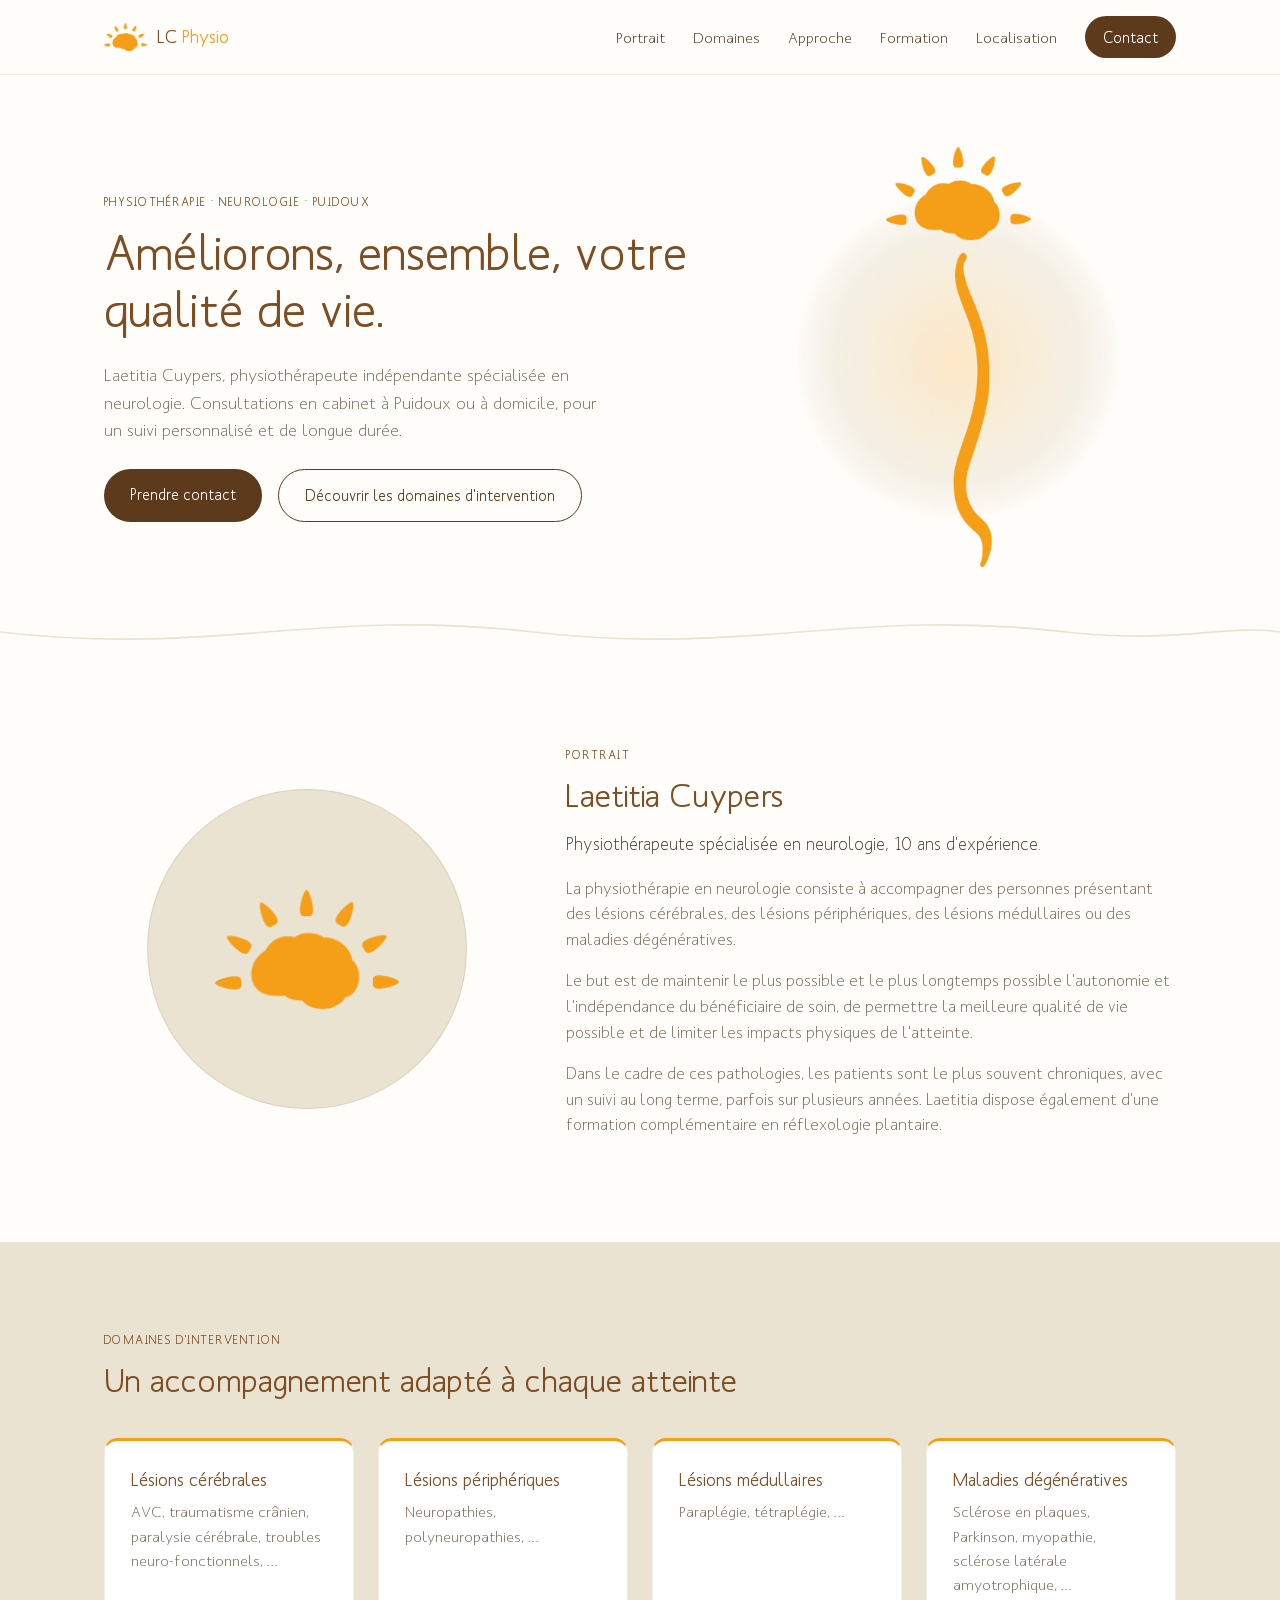
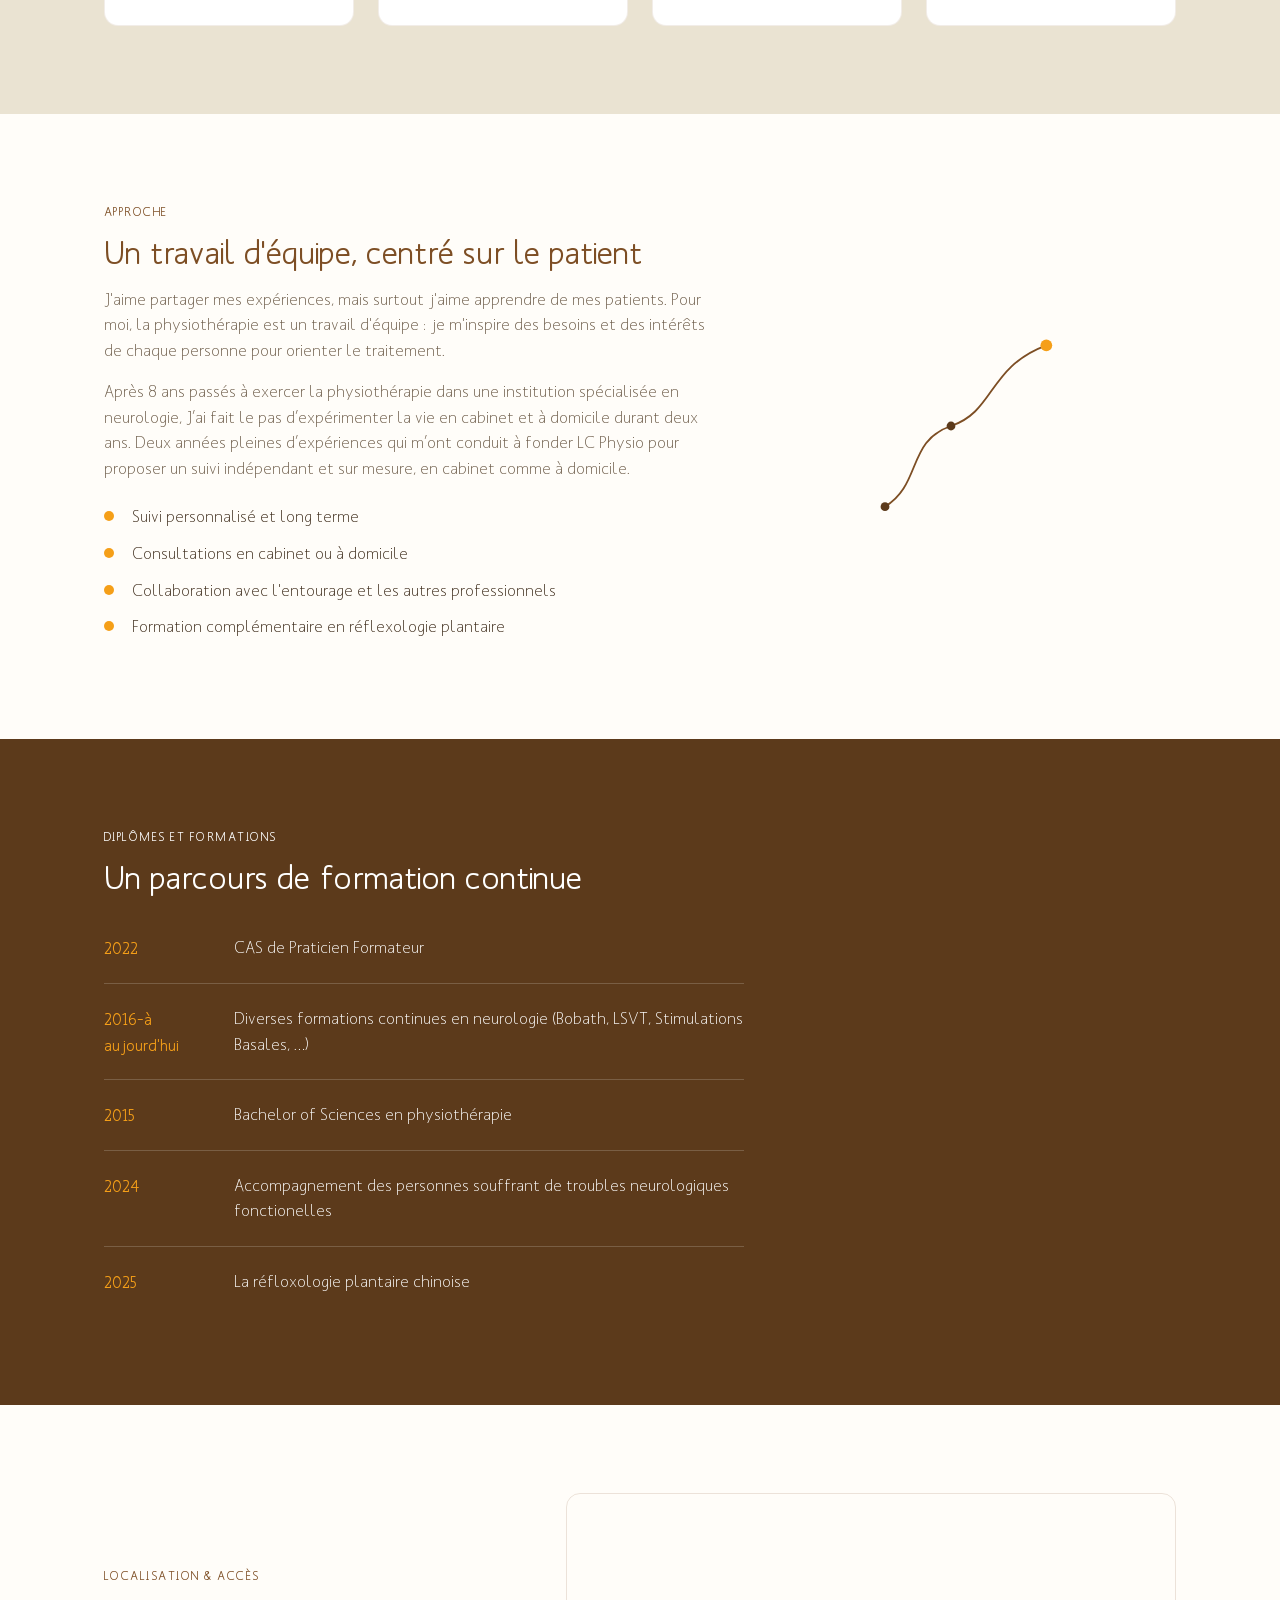
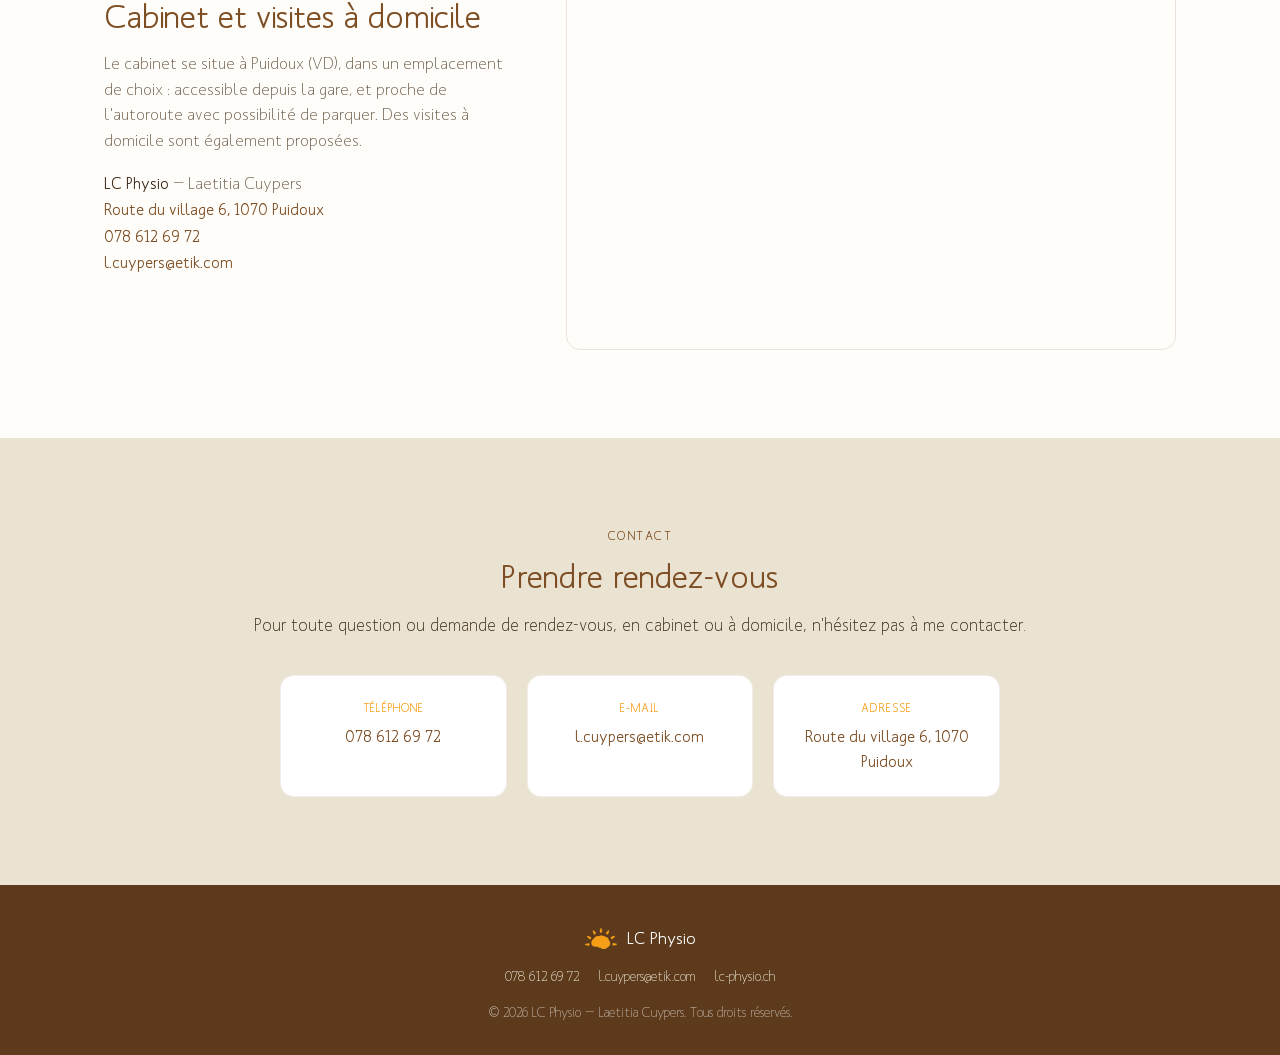
==== commit e2709e23: "Update index.html" ====
--- a/index.html
+++ b/index.html
@@ -45,7 +45,7 @@
     <div class="container hero-inner">
       <div class="hero-text">
         <p class="eyebrow">Physiothérapie · Neurologie · Puidoux</p>
-        <h1>Retrouver l'autonomie du mouvement, un pas après l'autre.</h1>
+        <h1>Améliorons, ensemble, votre qualité de vie.</h1>
         <p class="hero-lead">Laetitia Cuypers, physiothérapeute indépendante spécialisée en neurologie. Consultations en cabinet à Puidoux ou à domicile, pour un suivi personnalisé et de longue durée.</p>
         <div class="hero-actions">
           <a href="#contact" class="btn btn-primary">Prendre contact</a>
@@ -115,7 +115,7 @@
         <p class="eyebrow">Approche</p>
         <h2>Un travail d'équipe, centré sur le patient</h2>
         <p>J'aime partager mes expériences, mais surtout j'aime apprendre de mes patients. Pour moi, la physiothérapie est un travail d'équipe : je m'inspire des besoins et des intérêts de chaque personne pour orienter le traitement.</p>
-        <p>Après 8 ans passés à exercer la physiothérapie dans une institution spécialisée en neurologie, j'ai fondé LC Physio pour proposer un suivi indépendant et sur mesure, en cabinet comme à domicile.</p>
+        <p>Après 8 ans passés à exercer la physiothérapie dans une institution spécialisée en neurologie, J’ai fait le pas d’expérimenter la vie en cabinet et à domicile durant deux ans. Deux années pleines d’expériences qui m’ont conduit à fonder LC Physio pour proposer un suivi indépendant et sur mesure, en cabinet comme à domicile.</p>
         <ul class="check-list">
           <li>Suivi personnalisé et long terme</li>
           <li>Consultations en cabinet ou à domicile</li>
@@ -145,12 +145,20 @@
           <span class="timeline-desc">CAS de Praticien Formateur</span>
         </li>
         <li>
-          <span class="timeline-year">2017–2019</span>
-          <span class="timeline-desc">Diverses formations continues en neurologie (Bobath, LSVT, …)</span>
+          <span class="timeline-year">2016–à aujourd'hui</span>
+          <span class="timeline-desc">Diverses formations continues en neurologie (Bobath, LSVT, Stimulations Basales, …)</span>
         </li>
         <li>
           <span class="timeline-year">2015</span>
           <span class="timeline-desc">Bachelor of Sciences en physiothérapie</span>
+                 </li>
+        <li>
+          <span class="timeline-year">2024</span>
+          <span class="timeline-desc">Accompagnement des personnes souffrant de troubles neurologiques fonctionelles</span>
+                 </li>
+        <li>
+          <span class="timeline-year">2025</span>
+          <span class="timeline-desc">La réfloxologie plantaire chinoise</span>
         </li>
       </ol>
     </div>
@@ -162,7 +170,7 @@
       <div class="loc-text">
         <p class="eyebrow">Localisation &amp; accès</p>
         <h2>Cabinet et visites à domicile</h2>
-        <p>Le cabinet se situe à Puidoux (VD), dans un emplacement de choix : accessible depuis la gare à pied ainsi qu'en fauteuil roulant, et proche de l'autoroute avec possibilité de parquer. Des visites à domicile sont également proposées.</p>
+        <p>Le cabinet se situe à Puidoux (VD), dans un emplacement de choix : accessible depuis la gare, et proche de l'autoroute avec possibilité de parquer. Des visites à domicile sont également proposées.</p>
         <address>
           <strong>LC Physio</strong> — Laetitia Cuypers<br>
           <a href="https://www.google.com/maps/search/?api=1&query=Route+du+village+6,+1070+Puidoux,+Suisse" target="_blank" rel="noopener">Route du village 6, 1070 Puidoux</a><br>
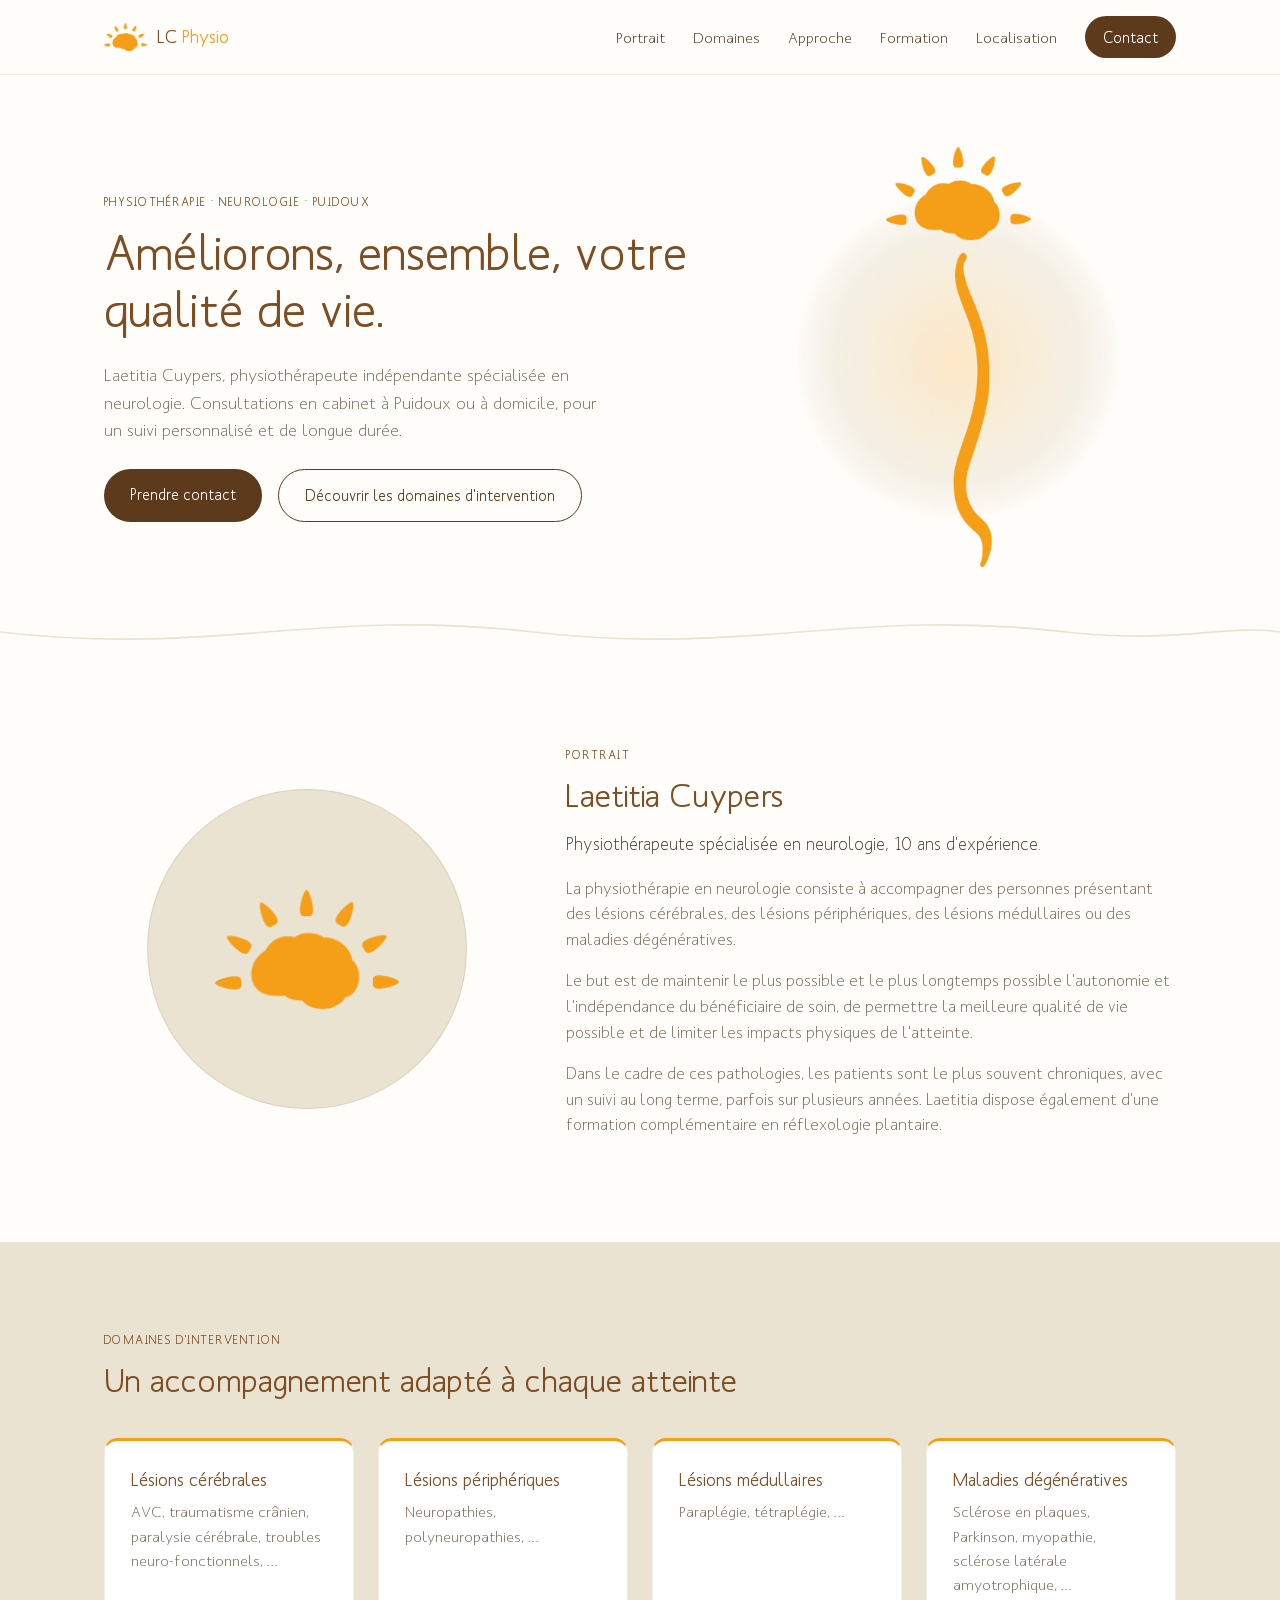
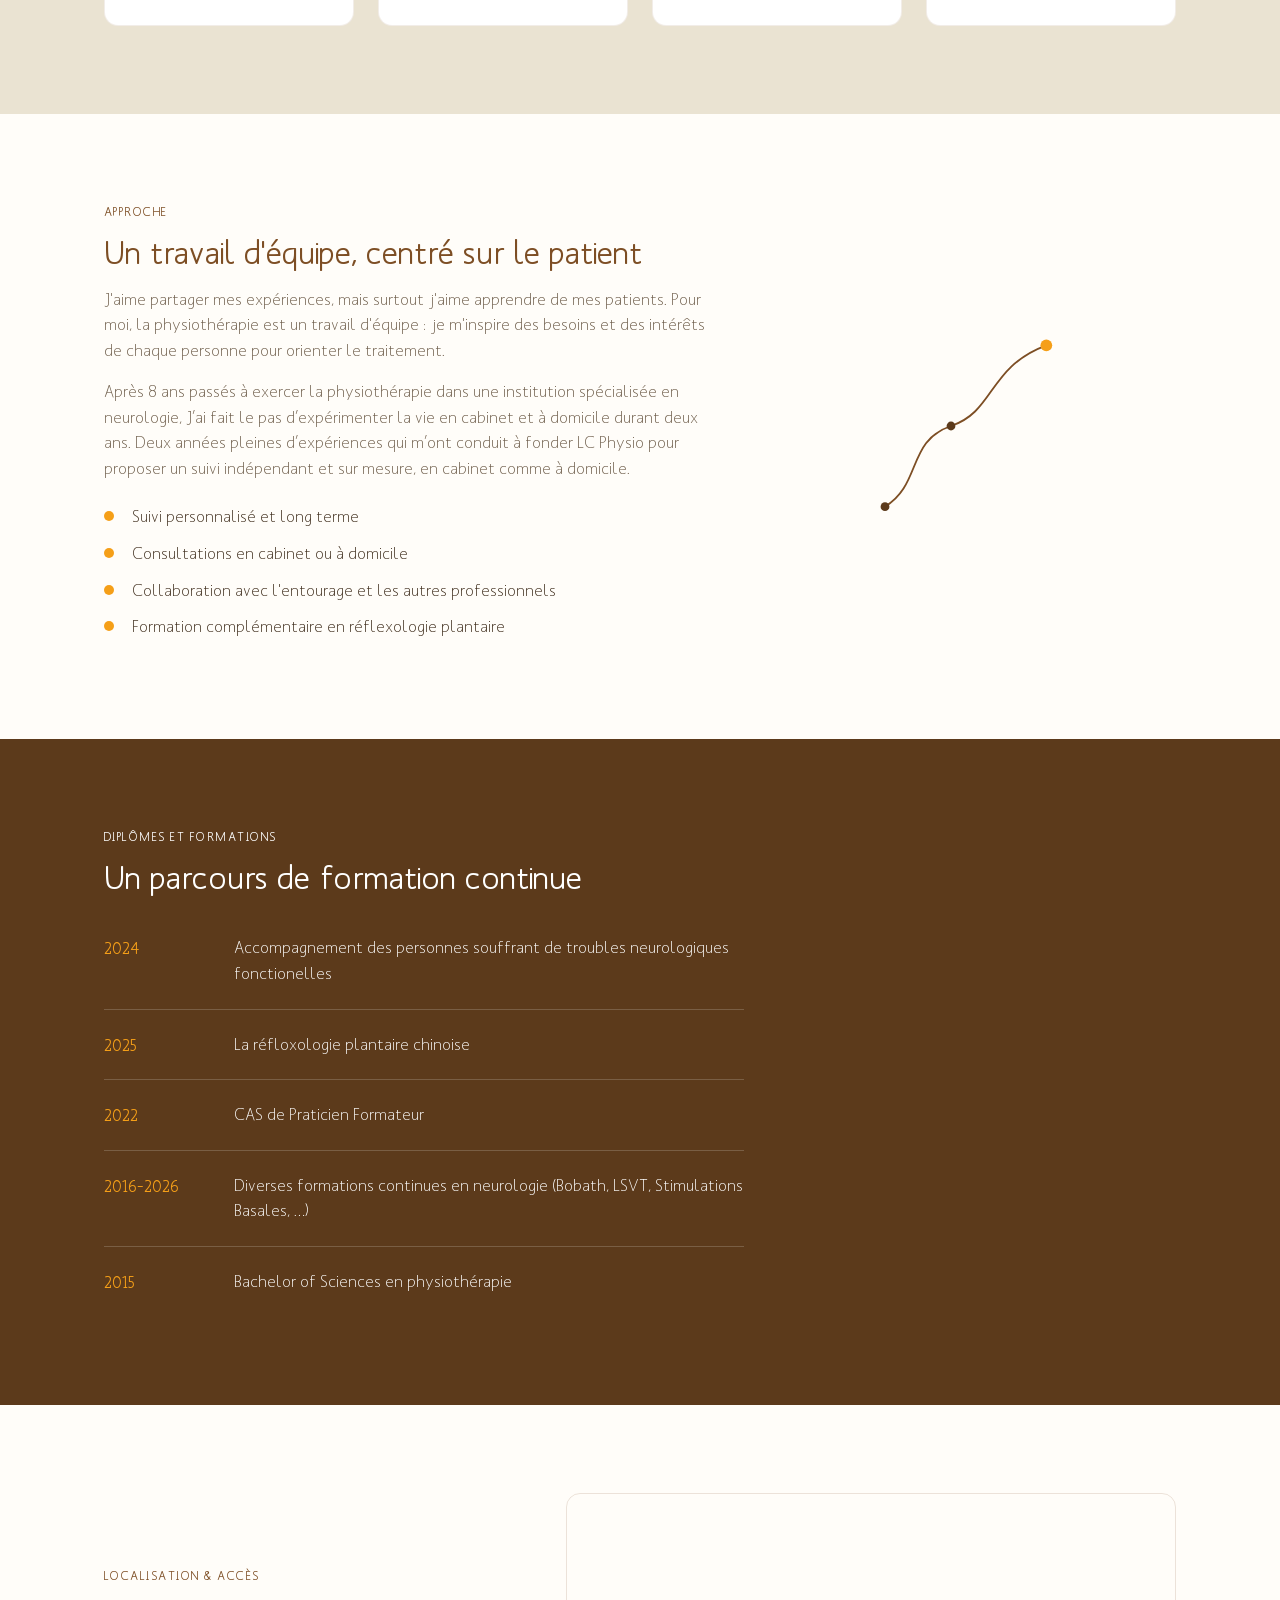
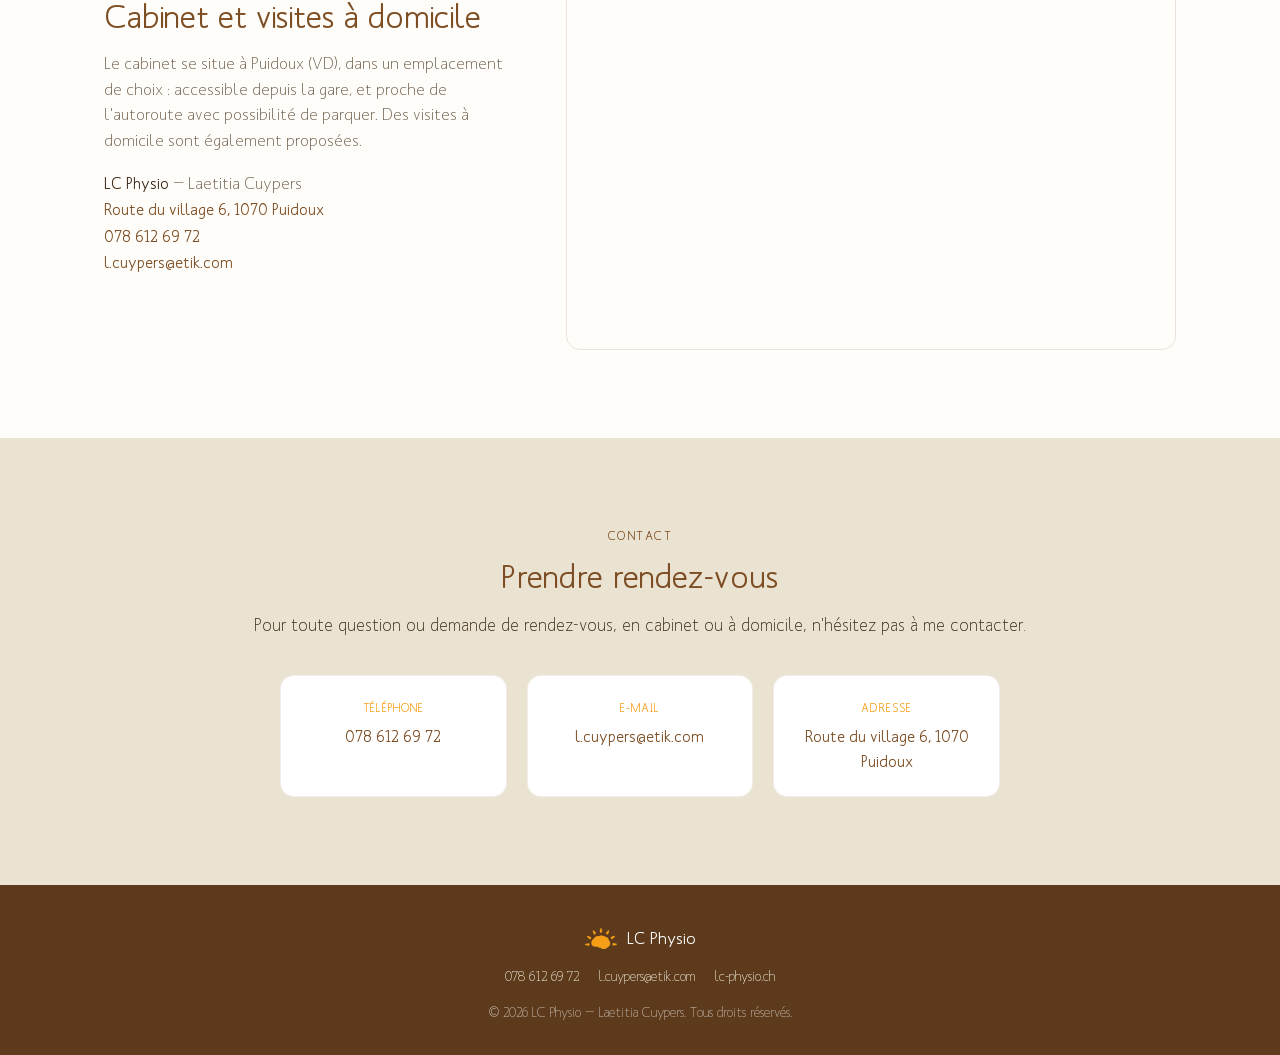
==== commit 7b87db21: "Fix duplicate entries in timeline section Removed duplicate timeline entries for 2024 and 2025." ====
--- a/index.html
+++ b/index.html
@@ -140,26 +140,26 @@
       <p class="eyebrow eyebrow-light">Diplômes et formations</p>
       <h2 class="on-dark">Un parcours de formation continue</h2>
       <ol class="timeline">
+              <li>
+          <span class="timeline-year">2024</span>
+          <span class="timeline-desc">Accompagnement des personnes souffrant de troubles neurologiques fonctionelles</span>
+                 </li>
+             <li>
+          <span class="timeline-year">2025</span>
+          <span class="timeline-desc">La réfloxologie plantaire chinoise</span>
+        </li>
         <li>
           <span class="timeline-year">2022</span>
           <span class="timeline-desc">CAS de Praticien Formateur</span>
         </li>
         <li>
-          <span class="timeline-year">2016–à aujourd'hui</span>
+          <span class="timeline-year">2016–2026</span>
           <span class="timeline-desc">Diverses formations continues en neurologie (Bobath, LSVT, Stimulations Basales, …)</span>
         </li>
         <li>
           <span class="timeline-year">2015</span>
           <span class="timeline-desc">Bachelor of Sciences en physiothérapie</span>
                  </li>
-        <li>
-          <span class="timeline-year">2024</span>
-          <span class="timeline-desc">Accompagnement des personnes souffrant de troubles neurologiques fonctionelles</span>
-                 </li>
-        <li>
-          <span class="timeline-year">2025</span>
-          <span class="timeline-desc">La réfloxologie plantaire chinoise</span>
-        </li>
       </ol>
     </div>
   </section>
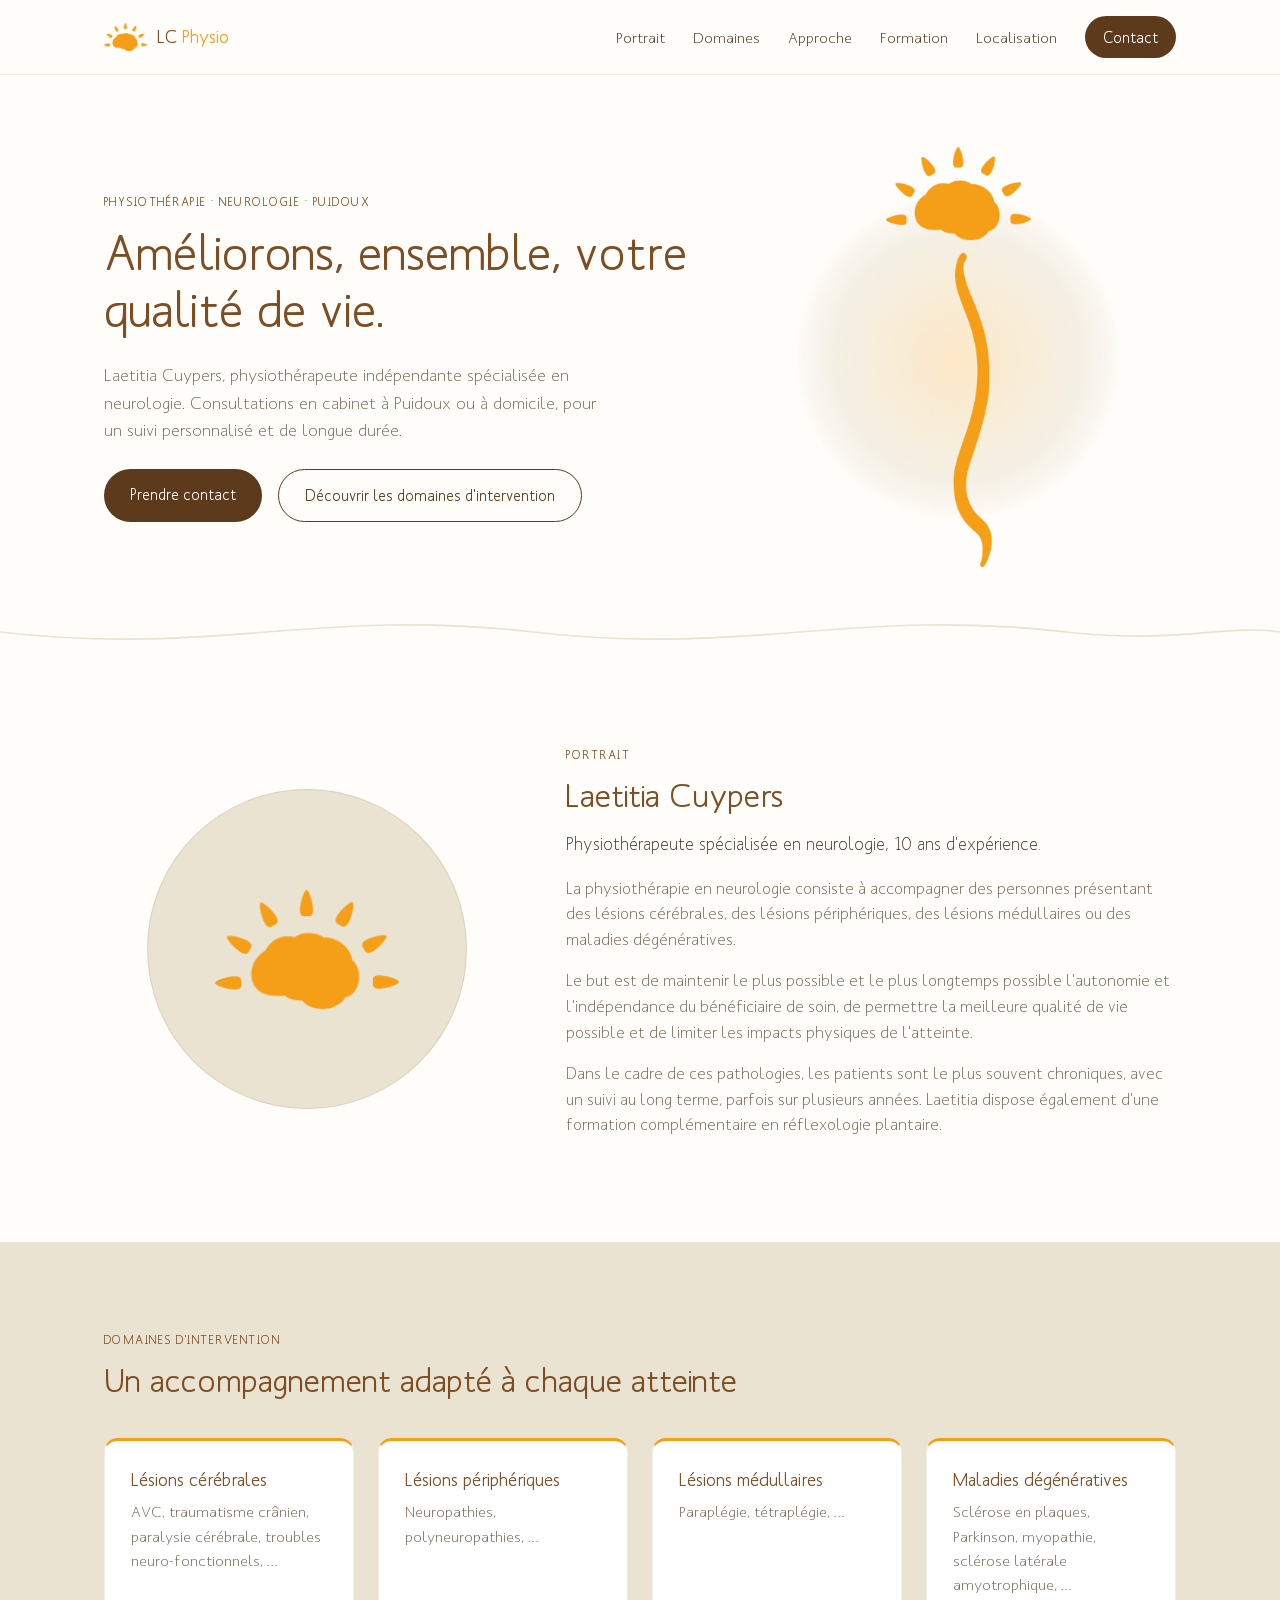
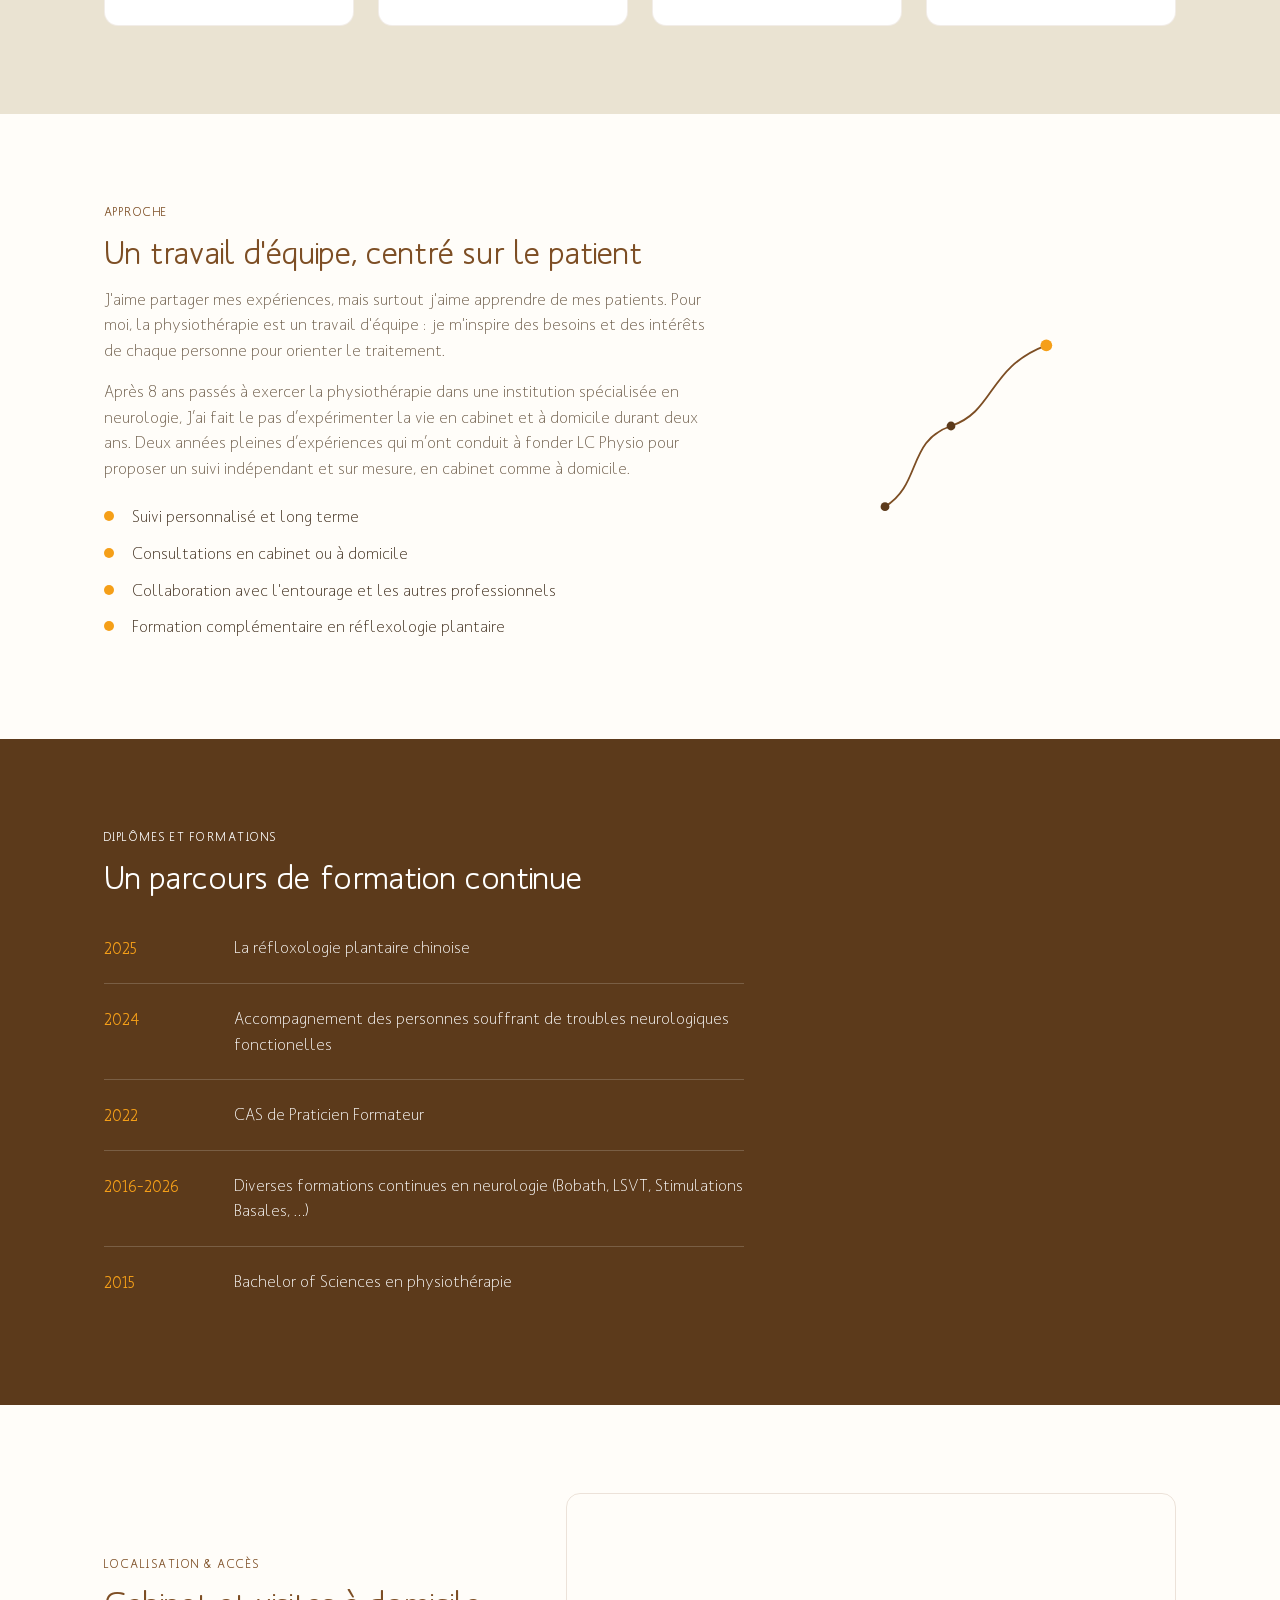
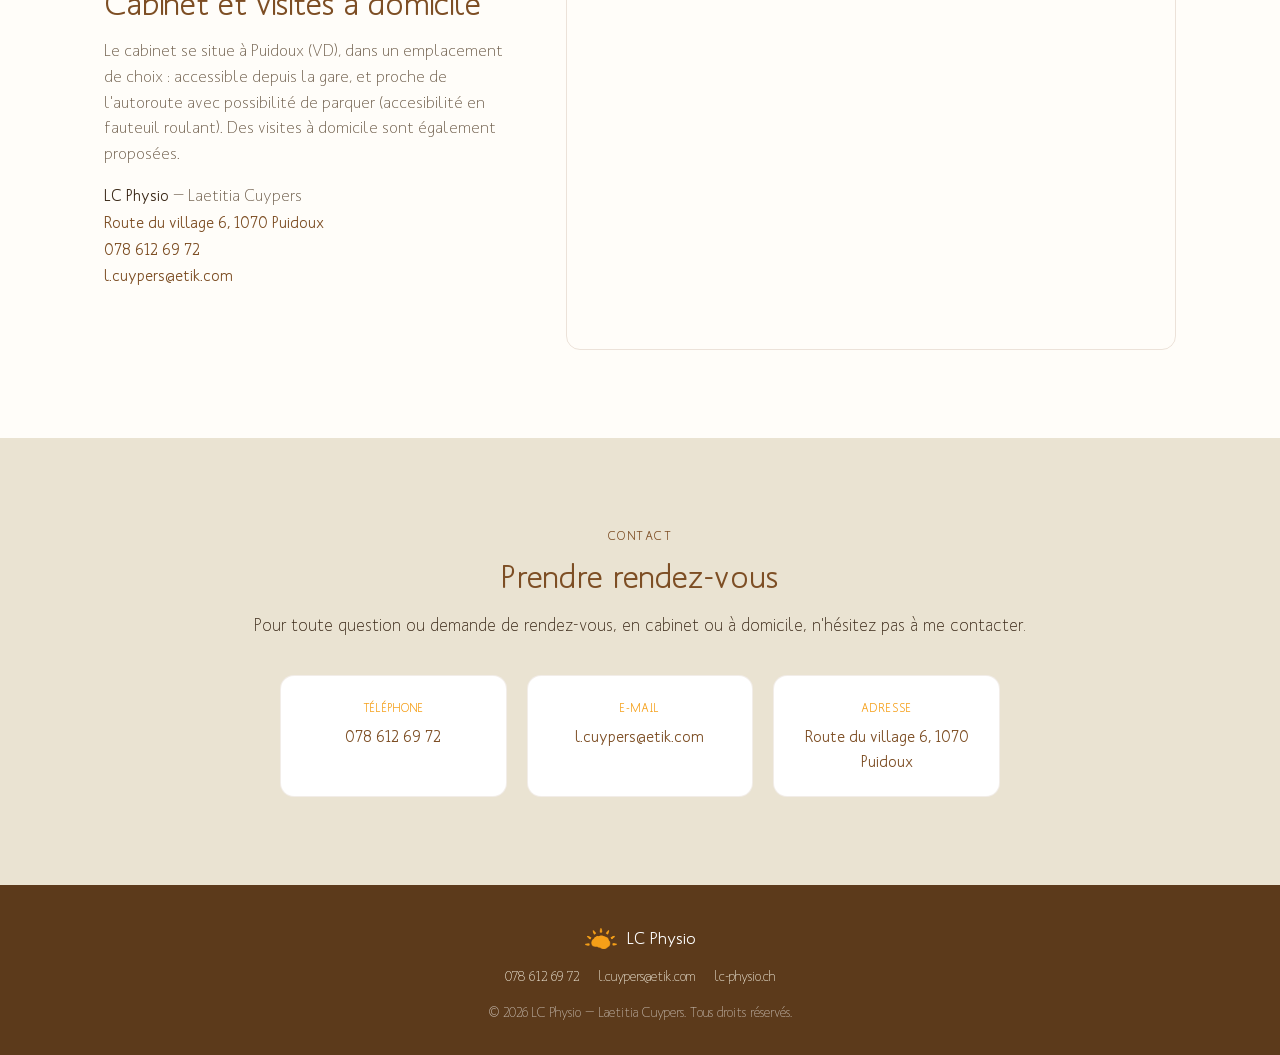
==== commit 263d7814: "Update location description with accessibility details Added accessibility note for wheelchair users" ====
--- a/index.html
+++ b/index.html
@@ -140,14 +140,14 @@
       <p class="eyebrow eyebrow-light">Diplômes et formations</p>
       <h2 class="on-dark">Un parcours de formation continue</h2>
       <ol class="timeline">
-              <li>
+                           <li>
+          <span class="timeline-year">2025</span>
+          <span class="timeline-desc">La réfloxologie plantaire chinoise</span>
+        </li>
+        <li>
           <span class="timeline-year">2024</span>
           <span class="timeline-desc">Accompagnement des personnes souffrant de troubles neurologiques fonctionelles</span>
                  </li>
-             <li>
-          <span class="timeline-year">2025</span>
-          <span class="timeline-desc">La réfloxologie plantaire chinoise</span>
-        </li>
         <li>
           <span class="timeline-year">2022</span>
           <span class="timeline-desc">CAS de Praticien Formateur</span>
@@ -170,7 +170,7 @@
       <div class="loc-text">
         <p class="eyebrow">Localisation &amp; accès</p>
         <h2>Cabinet et visites à domicile</h2>
-        <p>Le cabinet se situe à Puidoux (VD), dans un emplacement de choix : accessible depuis la gare, et proche de l'autoroute avec possibilité de parquer. Des visites à domicile sont également proposées.</p>
+        <p>Le cabinet se situe à Puidoux (VD), dans un emplacement de choix : accessible depuis la gare, et proche de l'autoroute avec possibilité de parquer (accesibilité en fauteuil roulant). Des visites à domicile sont également proposées.</p>
         <address>
           <strong>LC Physio</strong> — Laetitia Cuypers<br>
           <a href="https://www.google.com/maps/search/?api=1&query=Route+du+village+6,+1070+Puidoux,+Suisse" target="_blank" rel="noopener">Route du village 6, 1070 Puidoux</a><br>
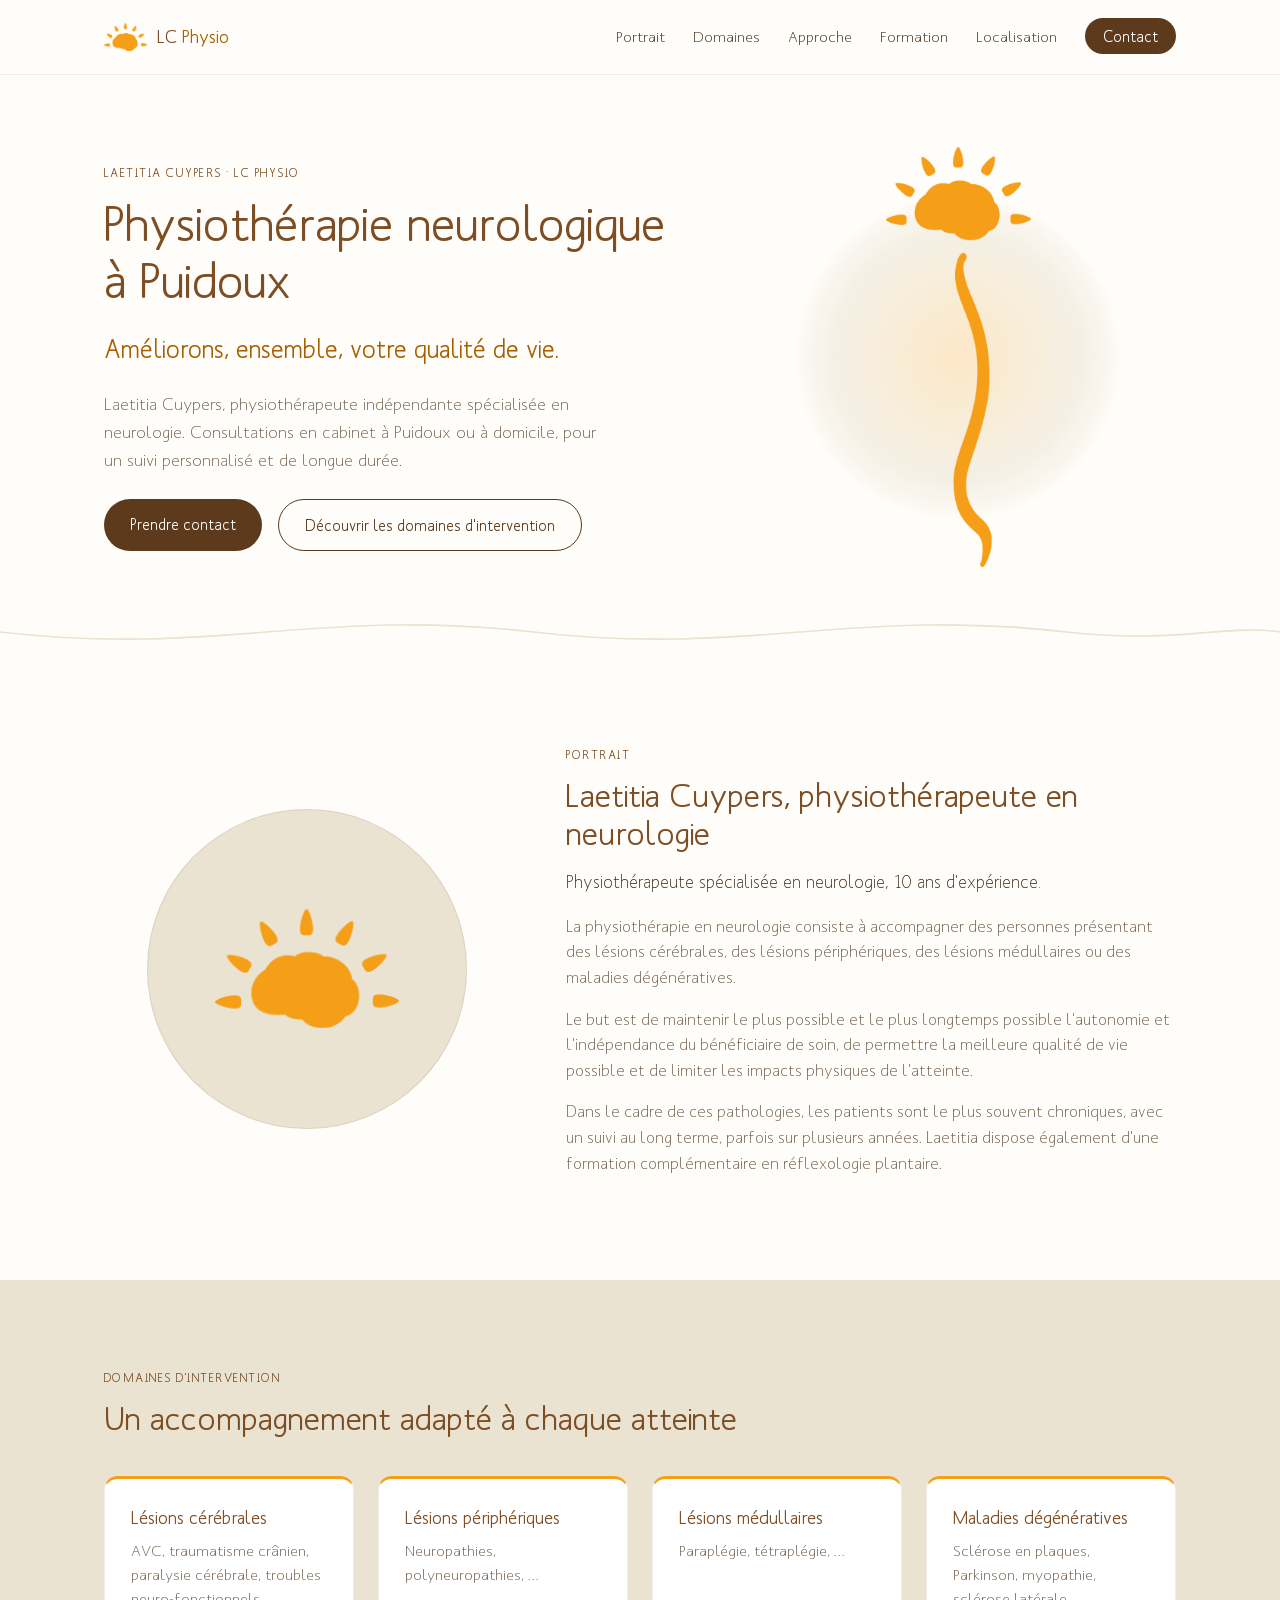
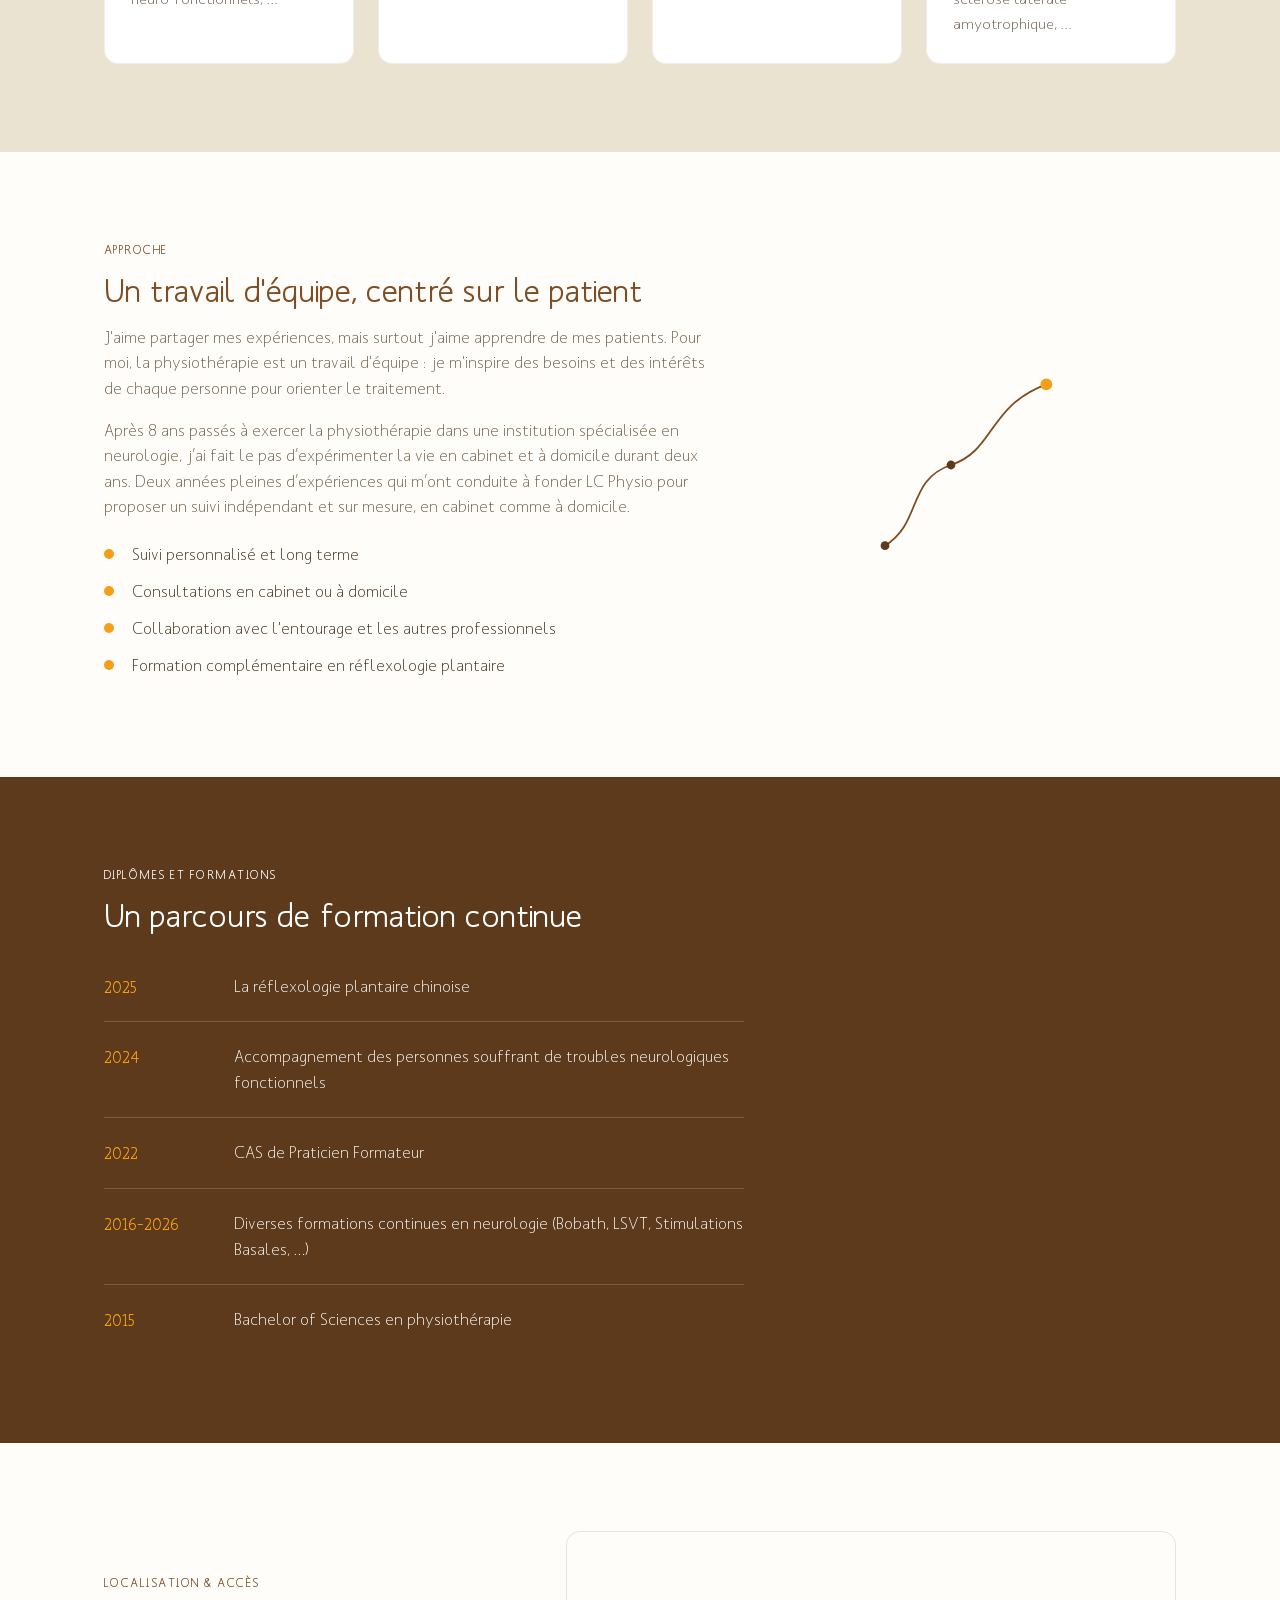
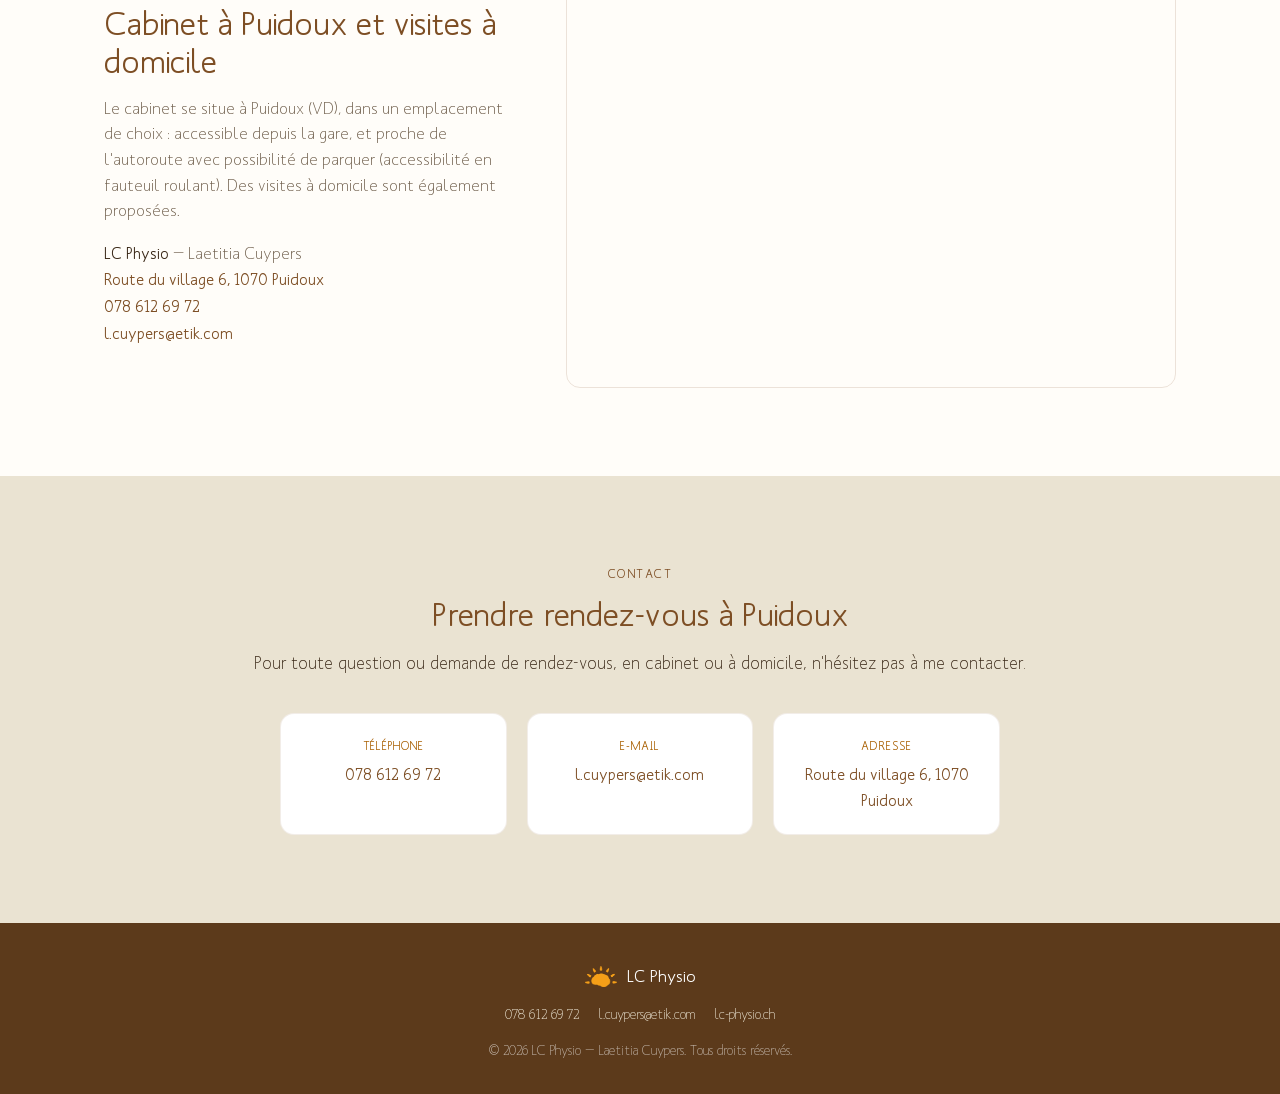
==== commit e1ad5f58: "Add files via upload" ====
--- a/index.html
+++ b/index.html
@@ -3,20 +3,169 @@
 <head>
 <meta charset="UTF-8">
 <meta name="viewport" content="width=device-width, initial-scale=1.0">
-<title>LC Physio — Laetitia Cuypers, physiothérapie neurologique à Puidoux</title>
-<meta name="description" content="Laetitia Cuypers, physiothérapeute indépendante spécialisée en neurologie à Puidoux (VD). Consultations en cabinet et à domicile, suivi personnalisé au long cours.">
-
-<link rel="icon" type="image/png" href="images/favicon.png">
+<title>LC Physio – Physiothérapeute en neurologie à Puidoux (VD)</title>
+<meta name="description" content="Physiothérapeute spécialisée en neurologie à Puidoux (VD) : AVC, Parkinson, sclérose en plaques, lésions médullaires. Cabinet et visites à domicile.">
+<link rel="canonical" href="https://lc-physio.ch/">
+<meta name="robots" content="index, follow, max-image-preview:large">
+<meta name="theme-color" content="#FFFDF9">
+<meta name="author" content="Laetitia Cuypers">
+
+<!-- Icônes -->
+<link rel="icon" href="favicon.ico" sizes="48x48">
+<link rel="icon" type="image/png" href="images/favicon-192.png" sizes="192x192">
 <link rel="apple-touch-icon" href="images/apple-touch-icon.png">
-
-<meta property="og:title" content="LC Physio — Laetitia Cuypers">
-<meta property="og:description" content="Physiothérapeute indépendante spécialisée en neurologie, à Puidoux (VD). Consultations en cabinet et à domicile.">
-<meta property="og:image" content="images/lc-physio-logo-full.png">
+<link rel="manifest" href="site.webmanifest">
+
+<!-- Partage (Facebook, LinkedIn, WhatsApp, …) -->
 <meta property="og:type" content="website">
+<meta property="og:site_name" content="LC Physio">
+<meta property="og:locale" content="fr_CH">
+<meta property="og:url" content="https://lc-physio.ch/">
+<meta property="og:title" content="LC Physio – Physiothérapeute en neurologie à Puidoux">
+<meta property="og:description" content="Laetitia Cuypers, physiothérapeute spécialisée en neurologie. Consultations en cabinet à Puidoux (VD) et à domicile.">
+<meta property="og:image" content="https://lc-physio.ch/images/og-image.png">
+<meta property="og:image:width" content="1200">
+<meta property="og:image:height" content="630">
+<meta property="og:image:alt" content="LC Physio – Laetitia Cuypers, physiothérapie neurologique à Puidoux">
+<meta name="twitter:card" content="summary_large_image">
+<meta name="twitter:title" content="LC Physio – Physiothérapeute en neurologie à Puidoux">
+<meta name="twitter:description" content="Laetitia Cuypers, physiothérapeute spécialisée en neurologie. Consultations en cabinet à Puidoux (VD) et à domicile.">
+<meta name="twitter:image" content="https://lc-physio.ch/images/og-image.png">
+
+<!-- Polices : chargées en priorité pour éviter le saut de mise en page -->
+<link rel="preload" href="fonts/MankSans.woff2" as="font" type="font/woff2" crossorigin>
+<link rel="preload" href="fonts/MankSans-Medium.woff2" as="font" type="font/woff2" crossorigin>
 
 <link rel="stylesheet" href="css/style.css">
+
+<!-- Données structurées (schema.org) pour Google -->
+<script type="application/ld+json">
+{
+  "@context": "https://schema.org",
+  "@graph": [
+    {
+      "@type": "WebSite",
+      "@id": "https://lc-physio.ch/#website",
+      "url": "https://lc-physio.ch/",
+      "name": "LC Physio",
+      "inLanguage": "fr-CH",
+      "publisher": {
+        "@id": "https://lc-physio.ch/#cabinet"
+      }
+    },
+    {
+      "@type": "Physiotherapy",
+      "@id": "https://lc-physio.ch/#cabinet",
+      "name": "LC Physio",
+      "alternateName": "LC Physio – Laetitia Cuypers",
+      "description": "Cabinet de physiothérapie spécialisé en neurologie à Puidoux (VD) : suivi personnalisé et de longue durée, en cabinet et à domicile.",
+      "url": "https://lc-physio.ch/",
+      "logo": "https://lc-physio.ch/images/lc-physio-icon.png",
+      "image": "https://lc-physio.ch/images/og-image.png",
+      "telephone": "+41786126972",
+      "email": "l.cuypers@etik.com",
+      "address": {
+        "@type": "PostalAddress",
+        "streetAddress": "Route du village 6",
+        "postalCode": "1070",
+        "addressLocality": "Puidoux",
+        "addressRegion": "VD",
+        "addressCountry": "CH"
+      },
+      "hasMap": "https://www.google.com/maps/search/?api=1&query=Route+du+village+6,+1070+Puidoux,+Suisse",
+      "areaServed": {
+        "@type": "City",
+        "name": "Puidoux"
+      },
+      "availableLanguage": "fr",
+      "founder": {
+        "@id": "https://lc-physio.ch/#laetitia-cuypers"
+      },
+      "amenityFeature": {
+        "@type": "LocationFeatureSpecification",
+        "name": "Accès en fauteuil roulant",
+        "value": true
+      },
+      "knowsAbout": [
+        "Physiothérapie neurologique",
+        "AVC",
+        "Traumatisme crânien",
+        "Paralysie cérébrale",
+        "Neuropathies",
+        "Lésions médullaires",
+        "Sclérose en plaques",
+        "Maladie de Parkinson",
+        "Sclérose latérale amyotrophique",
+        "Réflexologie plantaire"
+      ],
+      "hasOfferCatalog": {
+        "@type": "OfferCatalog",
+        "name": "Domaines d'intervention",
+        "itemListElement": [
+          {
+            "@type": "Offer",
+            "itemOffered": {
+              "@type": "Service",
+              "name": "Physiothérapie des lésions cérébrales",
+              "description": "AVC, traumatisme crânien, paralysie cérébrale, troubles neuro-fonctionnels."
+            }
+          },
+          {
+            "@type": "Offer",
+            "itemOffered": {
+              "@type": "Service",
+              "name": "Physiothérapie des lésions périphériques",
+              "description": "Neuropathies, polyneuropathies."
+            }
+          },
+          {
+            "@type": "Offer",
+            "itemOffered": {
+              "@type": "Service",
+              "name": "Physiothérapie des lésions médullaires",
+              "description": "Paraplégie, tétraplégie."
+            }
+          },
+          {
+            "@type": "Offer",
+            "itemOffered": {
+              "@type": "Service",
+              "name": "Physiothérapie des maladies dégénératives",
+              "description": "Sclérose en plaques, Parkinson, myopathie, sclérose latérale amyotrophique."
+            }
+          },
+          {
+            "@type": "Offer",
+            "itemOffered": {
+              "@type": "Service",
+              "name": "Physiothérapie à domicile",
+              "description": "Visites à domicile pour un suivi personnalisé."
+            }
+          }
+        ]
+      }
+    },
+    {
+      "@type": "Person",
+      "@id": "https://lc-physio.ch/#laetitia-cuypers",
+      "name": "Laetitia Cuypers",
+      "jobTitle": "Physiothérapeute spécialisée en neurologie",
+      "worksFor": {
+        "@id": "https://lc-physio.ch/#cabinet"
+      },
+      "url": "https://lc-physio.ch/",
+      "knowsAbout": [
+        "Physiothérapie neurologique",
+        "Réflexologie plantaire"
+      ]
+    }
+  ]
+}
+</script>
 </head>
-<body>
+<body id="top">
+
+<a href="#contenu" class="skip-link">Aller au contenu</a>
 
 <header class="site-header">
   <div class="container header-inner">
@@ -24,37 +173,58 @@
       <img src="images/lc-physio-icon.png" alt="" class="logo-mark" width="40" height="26">
       <span>LC <strong>Physio</strong></span>
     </a>
-    <nav class="main-nav" id="main-nav">
-      <a href="#portrait">Portrait</a>
-      <a href="#domaines">Domaines</a>
-      <a href="#approche">Approche</a>
-      <a href="#formation">Formation</a>
-      <a href="#localisation">Localisation</a>
-      <a href="#contact" class="nav-cta">Contact</a>
+
+    <!-- Navigation : barre horizontale sur ordinateur, menu latéral sur mobile -->
+    <nav class="main-nav" id="main-nav" aria-label="Navigation principale">
+      <div class="drawer-head">
+        <span class="drawer-title">Menu</span>
+        <button class="drawer-close" id="nav-close" type="button" aria-label="Fermer le menu">
+          <svg viewBox="0 0 24 24" width="22" height="22" aria-hidden="true" focusable="false"><path d="M5 5l14 14M19 5L5 19" /></svg>
+        </button>
+      </div>
+      <ul class="nav-list">
+        <li><a href="#portrait">Portrait</a></li>
+        <li><a href="#domaines">Domaines</a></li>
+        <li><a href="#approche">Approche</a></li>
+        <li><a href="#formation">Formation</a></li>
+        <li><a href="#localisation">Localisation</a></li>
+        <li><a href="#contact" class="nav-cta">Contact</a></li>
+      </ul>
+      <div class="drawer-foot">
+        <p class="drawer-foot-label">LC Physio — Laetitia Cuypers</p>
+        <a href="tel:+41786126972">078&nbsp;612&nbsp;69&nbsp;72</a>
+        <a href="mailto:l.cuypers@etik.com">l.cuypers@etik.com</a>
+        <span class="drawer-foot-addr">Route du village 6, 1070 Puidoux</span>
+      </div>
     </nav>
-    <button class="nav-toggle" id="nav-toggle" aria-label="Ouvrir le menu" aria-expanded="false">
+
+    <button class="nav-toggle" id="nav-toggle" type="button" aria-label="Ouvrir le menu" aria-expanded="false" aria-controls="main-nav">
       <span></span><span></span><span></span>
     </button>
   </div>
+
+  <!-- Voile sombre derrière le menu latéral (mobile) -->
+  <div class="nav-overlay" id="nav-overlay" aria-hidden="true"></div>
 </header>
 
-<main id="top">
+<main id="contenu">
 
   <!-- HERO -->
   <section class="hero">
     <div class="container hero-inner">
       <div class="hero-text">
-        <p class="eyebrow">Physiothérapie · Neurologie · Puidoux</p>
-        <h1>Améliorons, ensemble, votre qualité de vie.</h1>
+        <p class="eyebrow">Laetitia Cuypers · LC Physio</p>
+        <h1>Physiothérapie neurologique à Puidoux</h1>
+        <p class="hero-tagline">Améliorons, ensemble, votre qualité de vie.</p>
         <p class="hero-lead">Laetitia Cuypers, physiothérapeute indépendante spécialisée en neurologie. Consultations en cabinet à Puidoux ou à domicile, pour un suivi personnalisé et de longue durée.</p>
         <div class="hero-actions">
           <a href="#contact" class="btn btn-primary">Prendre contact</a>
           <a href="#domaines" class="btn btn-ghost">Découvrir les domaines d'intervention</a>
         </div>
       </div>
-      <div class="hero-figure" aria-hidden="true">
-        <div class="hero-glow"></div>
-        <img src="images/lc-physio-logo-full.png" alt="" class="hero-logo">
+      <div class="hero-figure">
+        <div class="hero-glow" aria-hidden="true"></div>
+        <img src="images/lc-physio-logo-full.png" alt="Logo LC Physio" class="hero-logo" width="764" height="2215" fetchpriority="high">
       </div>
     </div>
   </section>
@@ -68,12 +238,12 @@
     <div class="container two-col">
       <div class="portrait-media" aria-hidden="true">
         <div class="portrait-frame">
-          <img src="images/lc-physio-icon.png" alt="" class="portrait-icon">
+          <img src="images/lc-physio-icon.png" alt="" class="portrait-icon" width="764" height="492" loading="lazy">
         </div>
       </div>
       <div class="portrait-text">
         <p class="eyebrow">Portrait</p>
-        <h2>Laetitia Cuypers</h2>
+        <h2>Laetitia Cuypers, physiothérapeute en neurologie</h2>
         <p class="lede">Physiothérapeute spécialisée en neurologie, 10 ans d'expérience.</p>
         <p>La physiothérapie en neurologie consiste à accompagner des personnes présentant des lésions cérébrales, des lésions périphériques, des lésions médullaires ou des maladies dégénératives.</p>
         <p>Le but est de maintenir le plus possible et le plus longtemps possible l'autonomie et l'indépendance du bénéficiaire de soin, de permettre la meilleure qualité de vie possible et de limiter les impacts physiques de l'atteinte.</p>
@@ -115,7 +285,7 @@
         <p class="eyebrow">Approche</p>
         <h2>Un travail d'équipe, centré sur le patient</h2>
         <p>J'aime partager mes expériences, mais surtout j'aime apprendre de mes patients. Pour moi, la physiothérapie est un travail d'équipe : je m'inspire des besoins et des intérêts de chaque personne pour orienter le traitement.</p>
-        <p>Après 8 ans passés à exercer la physiothérapie dans une institution spécialisée en neurologie, J’ai fait le pas d’expérimenter la vie en cabinet et à domicile durant deux ans. Deux années pleines d’expériences qui m’ont conduit à fonder LC Physio pour proposer un suivi indépendant et sur mesure, en cabinet comme à domicile.</p>
+        <p>Après 8 ans passés à exercer la physiothérapie dans une institution spécialisée en neurologie, j’ai fait le pas d’expérimenter la vie en cabinet et à domicile durant deux ans. Deux années pleines d’expériences qui m’ont conduite à fonder LC Physio pour proposer un suivi indépendant et sur mesure, en cabinet comme à domicile.</p>
         <ul class="check-list">
           <li>Suivi personnalisé et long terme</li>
           <li>Consultations en cabinet ou à domicile</li>
@@ -140,14 +310,14 @@
       <p class="eyebrow eyebrow-light">Diplômes et formations</p>
       <h2 class="on-dark">Un parcours de formation continue</h2>
       <ol class="timeline">
-                           <li>
+        <li>
           <span class="timeline-year">2025</span>
-          <span class="timeline-desc">La réfloxologie plantaire chinoise</span>
+          <span class="timeline-desc">La réflexologie plantaire chinoise</span>
         </li>
         <li>
           <span class="timeline-year">2024</span>
-          <span class="timeline-desc">Accompagnement des personnes souffrant de troubles neurologiques fonctionelles</span>
-                 </li>
+          <span class="timeline-desc">Accompagnement des personnes souffrant de troubles neurologiques fonctionnels</span>
+        </li>
         <li>
           <span class="timeline-year">2022</span>
           <span class="timeline-desc">CAS de Praticien Formateur</span>
@@ -159,7 +329,7 @@
         <li>
           <span class="timeline-year">2015</span>
           <span class="timeline-desc">Bachelor of Sciences en physiothérapie</span>
-                 </li>
+        </li>
       </ol>
     </div>
   </section>
@@ -169,19 +339,19 @@
     <div class="container two-col">
       <div class="loc-text">
         <p class="eyebrow">Localisation &amp; accès</p>
-        <h2>Cabinet et visites à domicile</h2>
-        <p>Le cabinet se situe à Puidoux (VD), dans un emplacement de choix : accessible depuis la gare, et proche de l'autoroute avec possibilité de parquer (accesibilité en fauteuil roulant). Des visites à domicile sont également proposées.</p>
+        <h2>Cabinet à Puidoux et visites à domicile</h2>
+        <p>Le cabinet se situe à Puidoux (VD), dans un emplacement de choix : accessible depuis la gare, et proche de l'autoroute avec possibilité de parquer (accessibilité en fauteuil roulant). Des visites à domicile sont également proposées.</p>
         <address>
           <strong>LC Physio</strong> — Laetitia Cuypers<br>
-          <a href="https://www.google.com/maps/search/?api=1&query=Route+du+village+6,+1070+Puidoux,+Suisse" target="_blank" rel="noopener">Route du village 6, 1070 Puidoux</a><br>
-          <a href="tel:+41786126972">078 612 69 72</a><br>
+          <a href="https://www.google.com/maps/search/?api=1&query=Route+du+village+6,+1070+Puidoux,+Suisse" target="_blank" rel="noopener noreferrer">Route du village 6, 1070 Puidoux</a><br>
+          <a href="tel:+41786126972">078&nbsp;612&nbsp;69&nbsp;72</a><br>
           <a href="mailto:l.cuypers@etik.com">l.cuypers@etik.com</a>
         </address>
       </div>
       <div class="loc-map">
         <iframe
           src="https://www.google.com/maps?q=Route+du+village+6,+1070+Puidoux,+Suisse&output=embed"
-          width="100%" height="100%" style="border:0;" loading="lazy"
+          loading="lazy"
           referrerpolicy="no-referrer-when-downgrade"
           title="Localisation de LC Physio — Route du village 6, 1070 Puidoux">
         </iframe>
@@ -193,18 +363,18 @@
   <section class="section section-tinted" id="contact">
     <div class="container contact-inner">
       <p class="eyebrow">Contact</p>
-      <h2>Prendre rendez-vous</h2>
+      <h2>Prendre rendez-vous à Puidoux</h2>
       <p class="lede">Pour toute question ou demande de rendez-vous, en cabinet ou à domicile, n'hésitez pas à me contacter.</p>
       <div class="contact-grid">
         <a class="contact-item" href="tel:+41786126972">
           <span class="contact-label">Téléphone</span>
-          <span class="contact-value">078 612 69 72</span>
+          <span class="contact-value">078&nbsp;612&nbsp;69&nbsp;72</span>
         </a>
         <a class="contact-item" href="mailto:l.cuypers@etik.com">
           <span class="contact-label">E-mail</span>
           <span class="contact-value">l.cuypers@etik.com</span>
         </a>
-        <a class="contact-item" href="https://www.google.com/maps/search/?api=1&query=Route+du+village+6,+1070+Puidoux,+Suisse" target="_blank" rel="noopener">
+        <a class="contact-item" href="https://www.google.com/maps/search/?api=1&query=Route+du+village+6,+1070+Puidoux,+Suisse" target="_blank" rel="noopener noreferrer">
           <span class="contact-label">Adresse</span>
           <span class="contact-value">Route du village 6, 1070 Puidoux</span>
         </a>
@@ -217,11 +387,11 @@
 <footer class="site-footer">
   <div class="container footer-inner">
     <a href="#top" class="footer-logo">
-      <img src="images/lc-physio-icon.png" alt="" width="32" height="21">
+      <img src="images/lc-physio-icon.png" alt="" width="32" height="21" loading="lazy">
       <span>LC Physio</span>
     </a>
     <div class="footer-contact">
-      <a href="tel:+41786126972">078 612 69 72</a>
+      <a href="tel:+41786126972">078&nbsp;612&nbsp;69&nbsp;72</a>
       <a href="mailto:l.cuypers@etik.com">l.cuypers@etik.com</a>
       <a href="https://lc-physio.ch">lc-physio.ch</a>
     </div>
--- a/css/style.css
+++ b/css/style.css
@@ -34,7 +34,8 @@
    Tokens — palette officielle LC Physio
    ========================================================== */
 :root{
-  --orange:      #F59F18; /* accent de marque (logo) */
+  --orange:      #F59F18; /* accent de marque (logo, décors) */
+  --orange-text: #A85F00; /* orange foncé pour le TEXTE sur fond clair (contraste 4.8:1) */
   --brown:       #7D4E24; /* titres, texte de marque */
   --brown-deep:  #5C3A1B; /* fond des sections sombres, boutons */
   --beige:       #EAE3D2; /* fond des sections claires alternées */
@@ -101,6 +102,22 @@
   outline-offset: 3px;
 }
 
+.skip-link{
+  position: absolute;
+  left: 12px;
+  top: -60px;
+  z-index: 100;
+  background: var(--brown-deep);
+  color: var(--white);
+  padding: 10px 16px;
+  border-radius: 8px;
+  font-weight: 600;
+}
+.skip-link:focus{ top: 12px; }
+
+/* les ancres ne passent pas sous l'en-tête collant */
+[id]{ scroll-margin-top: 82px; }
+
 /* ==========================================================
    Header
    ========================================================== */
@@ -131,12 +148,15 @@
   white-space: nowrap;
 }
 .logo-mark{ display: block; height: 28px; width: auto; flex-shrink: 0; }
-.logo strong{ font-weight: 600; color: var(--orange); }
-
-.main-nav{
+.logo strong{ font-weight: 600; color: var(--orange-text); }
+
+.nav-list{
   display: flex;
   align-items: center;
   gap: 28px;
+  list-style: none;
+  margin: 0;
+  padding: 0;
 }
 .main-nav a{
   color: var(--ink);
@@ -144,6 +164,7 @@
   font-size: .95rem;
 }
 .main-nav a:hover{ color: var(--brown); }
+.main-nav a[aria-current="true"]:not(.nav-cta){ color: var(--brown); font-weight: 600; }
 
 .nav-cta{
   background: var(--brown-deep);
@@ -153,6 +174,9 @@
   font-weight: 600 !important;
 }
 .nav-cta:hover{ background: var(--brown); }
+
+/* Éléments réservés au menu latéral (cachés sur ordinateur) */
+.drawer-head, .drawer-foot, .nav-overlay{ display: none; }
 
 .nav-toggle{
   display: none;
@@ -209,6 +233,13 @@
   align-items: center;
 }
 
+.hero-tagline{
+  font-size: clamp(1.2rem, 2.2vw, 1.6rem);
+  color: var(--orange-text);
+  font-weight: 600;
+  line-height: 1.3;
+  margin: 0 0 1em;
+}
 .hero-lead{ font-size: 1.08rem; max-width: 46ch; }
 
 .hero-figure{
@@ -356,6 +387,7 @@
   aspect-ratio: 4/3;
   border: 1px solid rgba(125,78,36,.15);
 }
+.loc-map iframe{ display: block; width: 100%; height: 100%; border: 0; }
 
 /* contact */
 .contact-inner{ text-align: center; }
@@ -382,7 +414,7 @@
   font-size: .75rem;
   text-transform: uppercase;
   letter-spacing: .08em;
-  color: var(--orange);
+  color: var(--orange-text);
   font-weight: 600;
 }
 .contact-value{ font-weight: 600; color: var(--brown); }
@@ -434,25 +466,128 @@
 }
 
 @media (max-width: 700px){
+  .section{ padding: 64px 0; }
+  .nav-toggle{ display: flex; }
+
+  /* backdrop-filter créerait un repère pour les éléments fixed : on le retire */
+  .site-header{
+    background: var(--bg);
+    -webkit-backdrop-filter: none;
+    backdrop-filter: none;
+  }
+
+  /* Voile */
+  .nav-overlay{
+    display: block;
+    position: fixed;
+    inset: 0;
+    z-index: 1;
+    background: rgba(58,40,23,.5);
+    opacity: 0;
+    visibility: hidden;
+    transition: opacity .3s ease, visibility 0s linear .3s;
+  }
+  body.nav-open .nav-overlay{
+    opacity: 1;
+    visibility: visible;
+    transition: opacity .3s ease;
+  }
+
+  /* Menu latéral (tiroir à droite) */
   .main-nav{
-    position: absolute;
-    top: 74px;
-    left: 0;
+    position: fixed;
+    top: 0;
     right: 0;
+    bottom: 0;
+    z-index: 2;
+    width: min(84vw, 340px);
+    display: flex;
+    flex-direction: column;
     background: var(--bg);
+    box-shadow: -12px 0 32px rgba(58,40,23,.18);
+    overflow-y: auto;
+    overscroll-behavior: contain;
+    transform: translateX(100%);
+    visibility: hidden;
+    transition: transform .3s ease, visibility 0s linear .3s;
+  }
+  body.nav-open .main-nav{
+    transform: translateX(0);
+    visibility: visible;
+    transition: transform .3s ease;
+  }
+  body.nav-open{ overflow: hidden; }
+
+  .drawer-head{
+    display: flex;
+    align-items: center;
+    justify-content: space-between;
+    height: 74px;
+    flex-shrink: 0;
+    padding: 0 12px 0 24px;
+    border-bottom: 1px solid rgba(125,78,36,.12);
+  }
+  .drawer-title{
+    font-size: .78rem;
+    font-weight: 600;
+    text-transform: uppercase;
+    letter-spacing: .12em;
+    color: var(--brown);
+  }
+  .drawer-close{
+    display: flex;
+    align-items: center;
+    justify-content: center;
+    width: 44px;
+    height: 44px;
+    background: none;
+    border: none;
+    border-radius: 50%;
+    color: var(--brown);
+    cursor: pointer;
+  }
+  .drawer-close:hover{ background: var(--beige); }
+  .drawer-close path{ fill: none; stroke: currentColor; stroke-width: 2; stroke-linecap: round; }
+
+  .nav-list{
     flex-direction: column;
-    align-items: flex-start;
-    padding: 20px 24px 28px;
-    gap: 18px;
-    border-bottom: 1px solid rgba(125,78,36,.1);
-    display: none;
-  }
-  .main-nav.open{ display: flex; }
-  .nav-toggle{ display: flex; }
-  .section{ padding: 64px 0; }
+    align-items: stretch;
+    gap: 0;
+    padding: 12px 12px 0;
+  }
+  .nav-list li{ display: block; }
+  .nav-list a{
+    display: block;
+    padding: 15px 12px;
+    font-size: 1.1rem;
+    border-radius: 10px;
+  }
+  .nav-list a:not(.nav-cta):hover,
+  .nav-list a:not(.nav-cta):active{ background: var(--beige); }
+  .nav-list li:last-child{ margin-top: 14px; }
+  .nav-list .nav-cta{ text-align: center; padding: 14px 18px; border-radius: 999px; }
+
+  .drawer-foot{
+    display: flex;
+    flex-direction: column;
+    gap: 6px;
+    margin-top: auto;
+    padding: 24px;
+    border-top: 1px solid rgba(125,78,36,.12);
+    font-size: .92rem;
+    color: var(--ink-soft);
+  }
+  .drawer-foot-label{ margin: 0 0 4px; font-weight: 600; color: var(--ink); }
+  .drawer-foot a{ color: var(--brown); font-weight: 600; font-size: .95rem; }
+}
+
+/* Si on repasse en affichage large avec le menu ouvert, on remet la page en état */
+@media (min-width: 701px){
+  body.nav-open{ overflow: auto; }
 }
 
 @media (prefers-reduced-motion: reduce){
   html{ scroll-behavior: auto; }
   .btn{ transition: none; }
-}
+  .main-nav, .nav-overlay{ transition: none !important; }
+}
